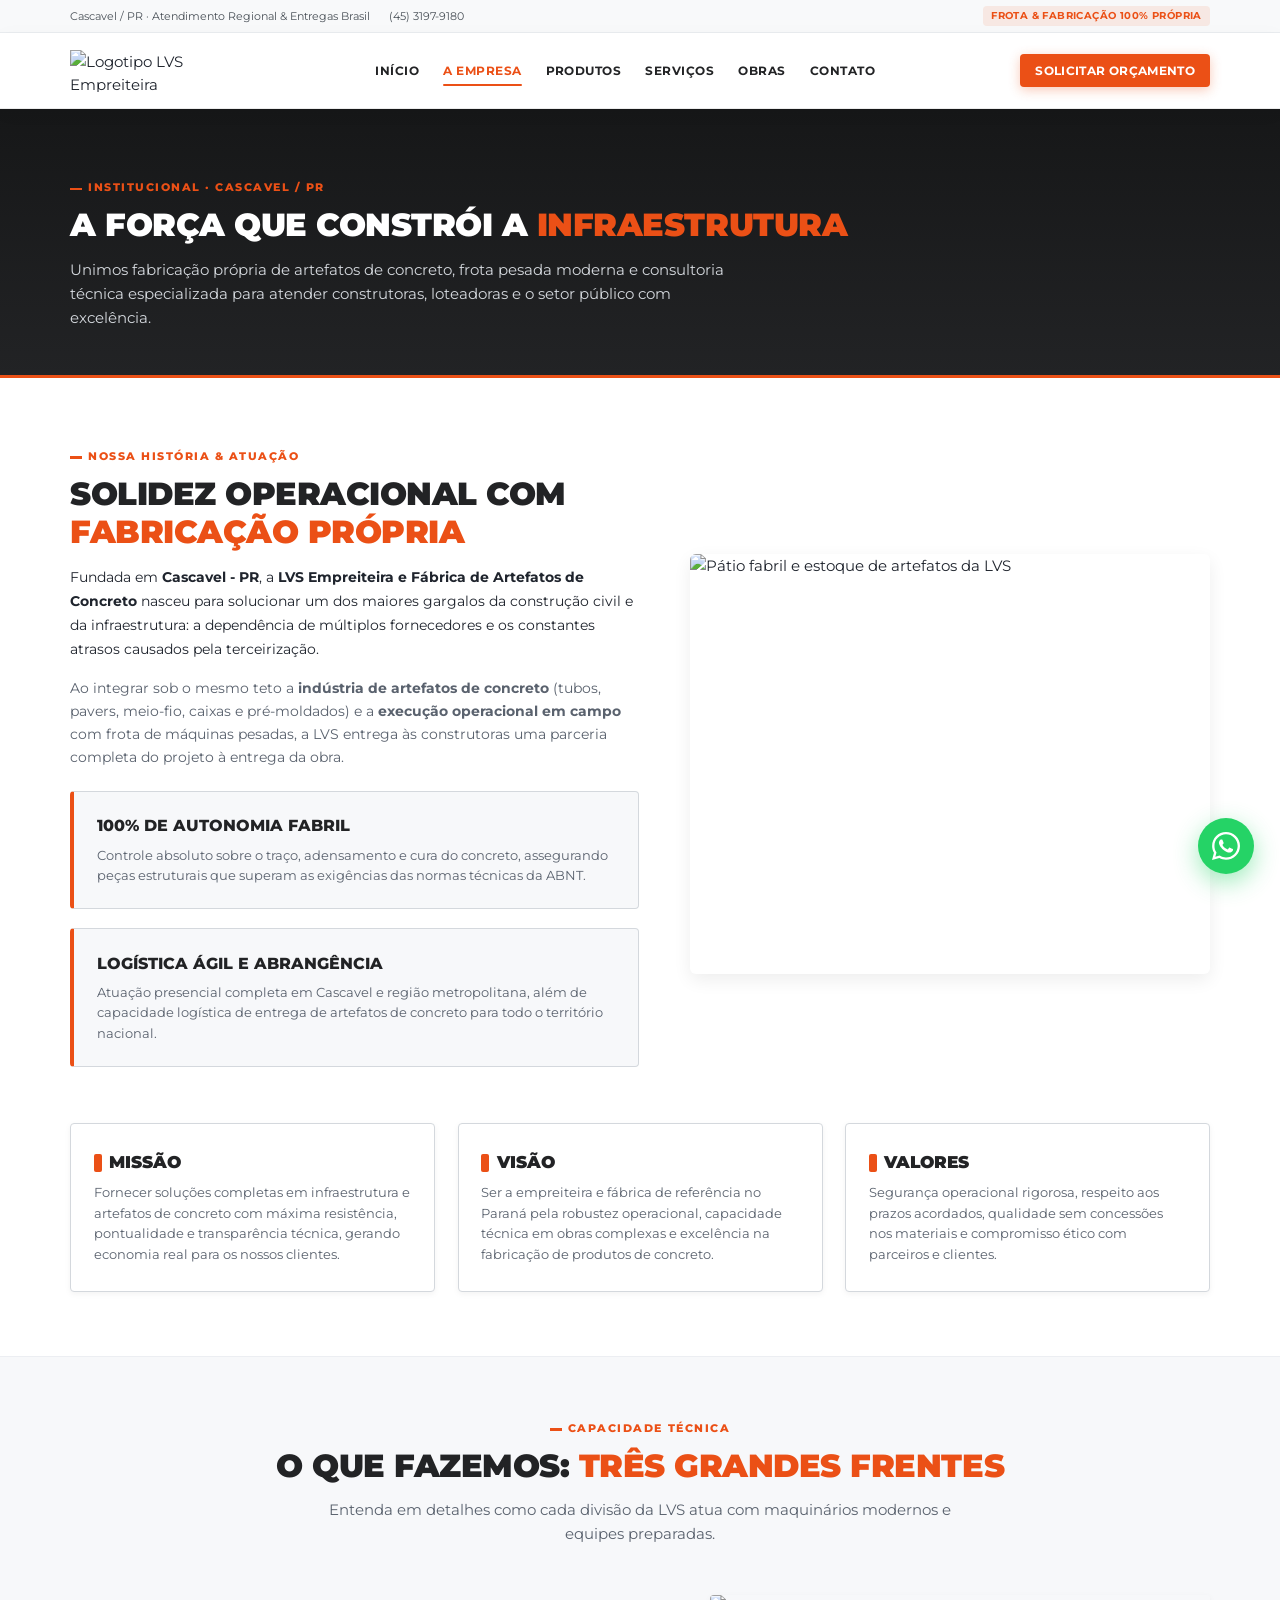
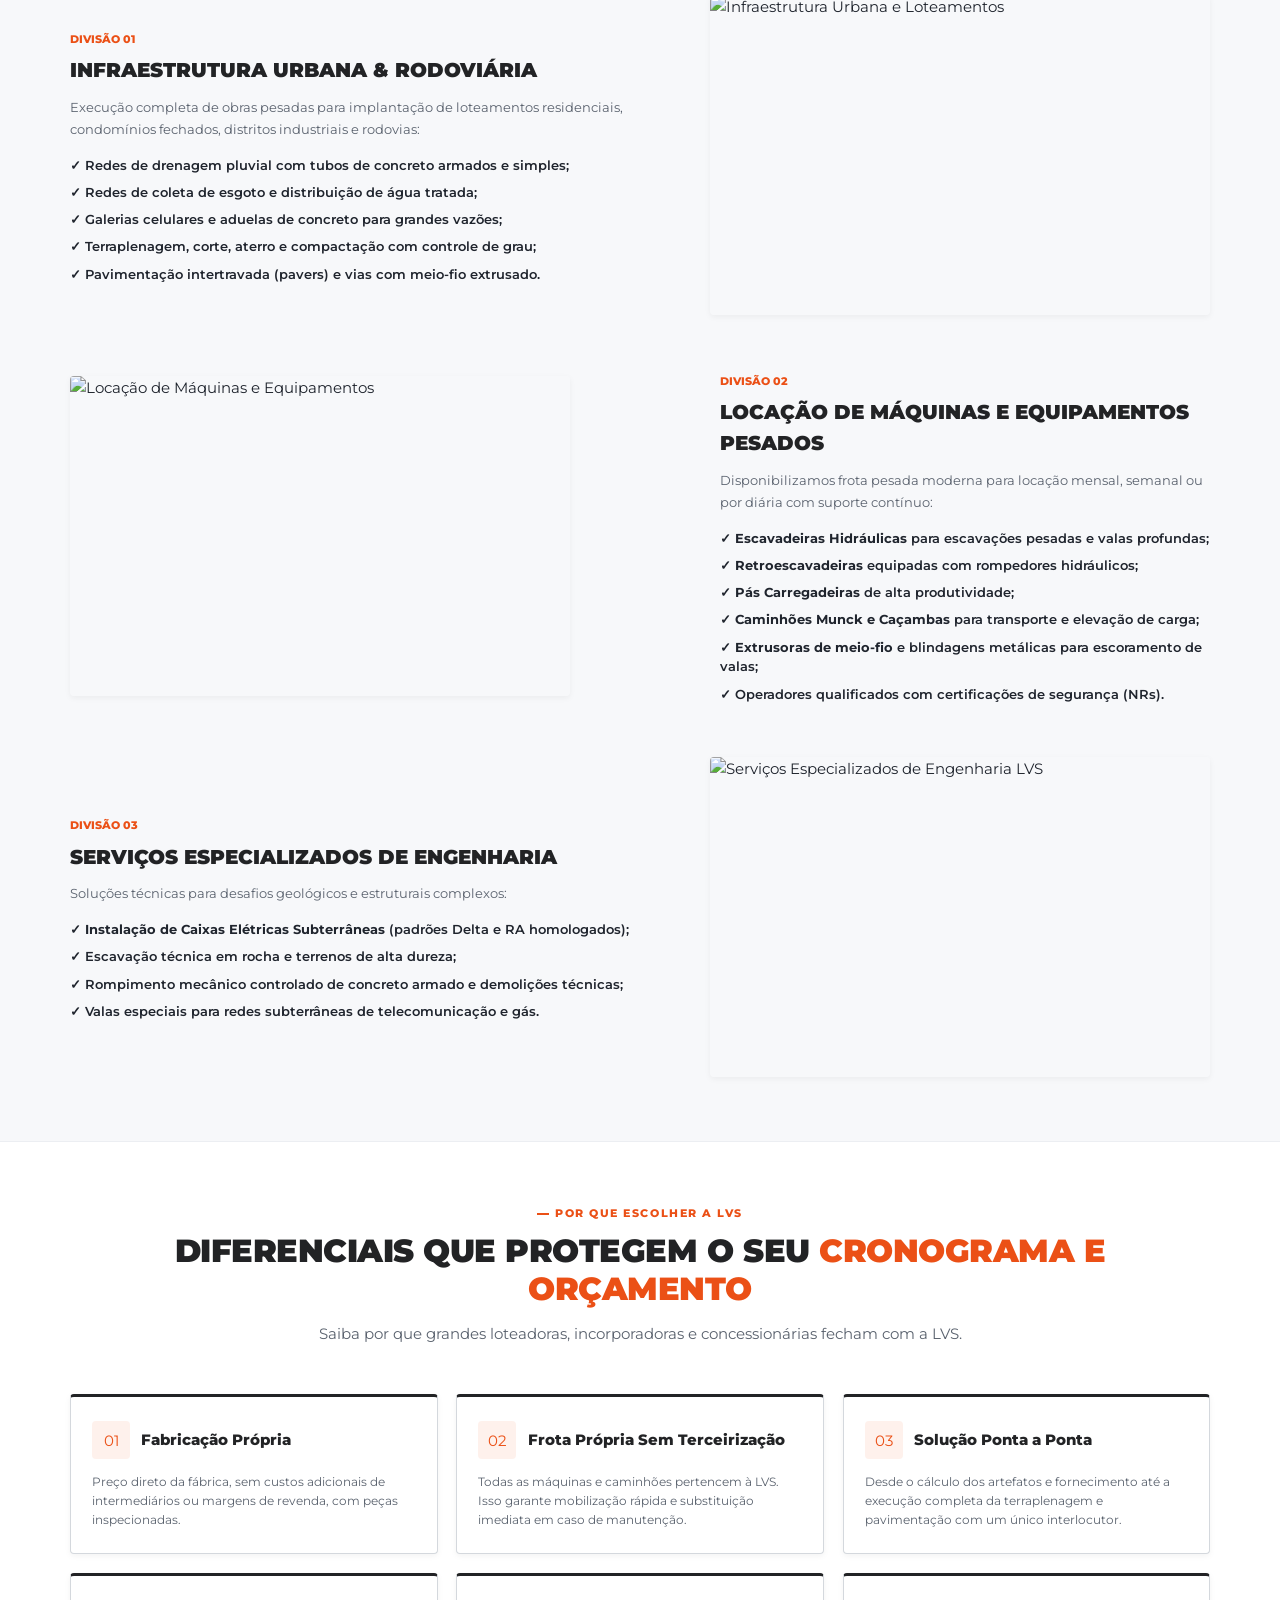
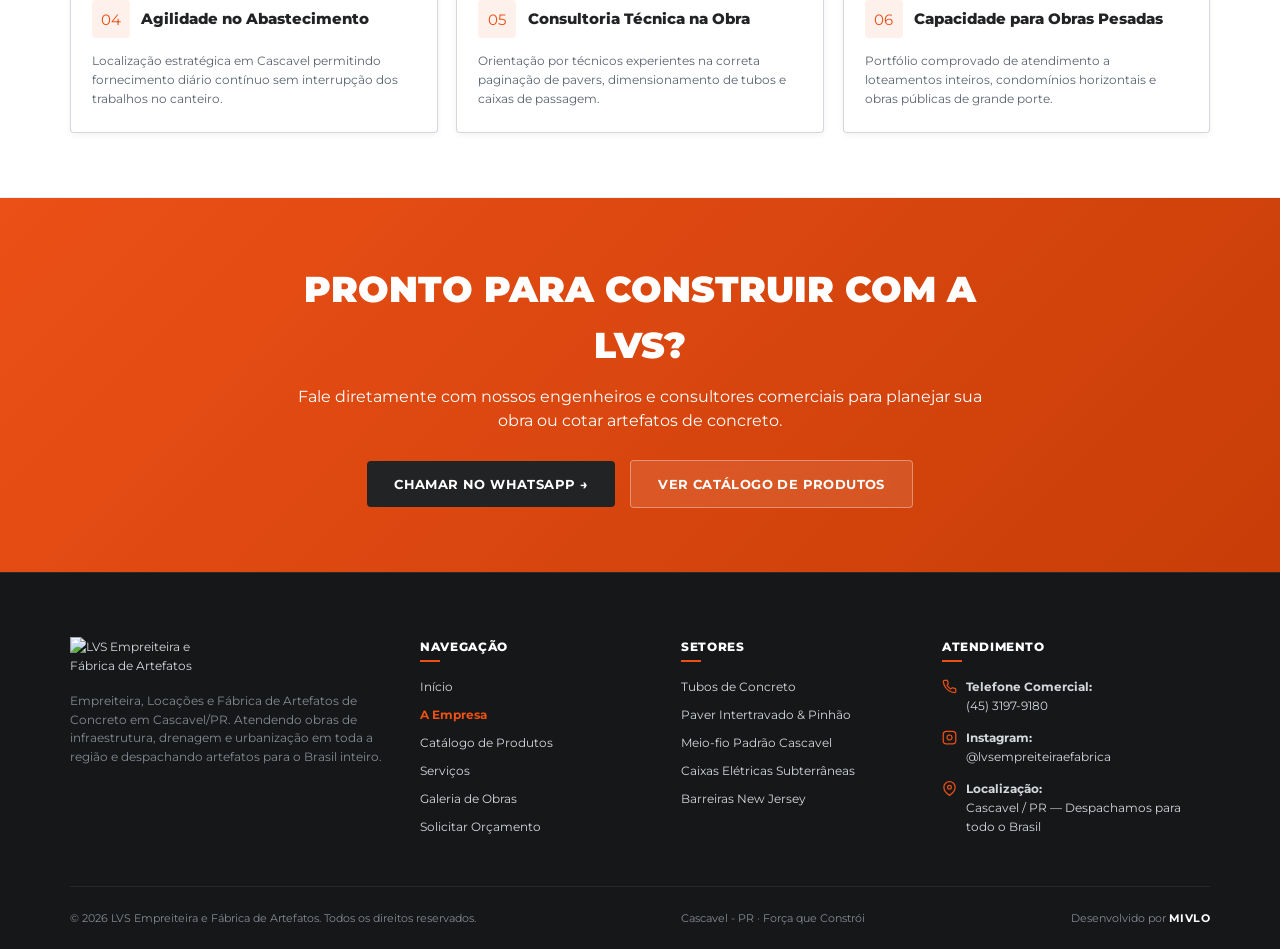
==== empresa.html @ cc87991f "first commit" ====
<!DOCTYPE html>
<html lang="pt-BR">
<head>
  <meta charset="UTF-8">
  <meta name="viewport" content="width=device-width, initial-scale=1.0">
  <title>A Empresa | LVS Empreiteira e Fábrica de Artefatos de Concreto</title>
  <meta name="description" content="Conheça a LVS Empreiteira e Fábrica de Artefatos de Concreto em Cascavel/PR. Estrutura fabril própria, frota pesada moderna, diferenciais e engenharia de infraestrutura.">
  <link rel="canonical" href="https://lvs.ind.br/empresa.html">
  <link rel="icon" type="image/svg+xml" href="assets/brand/favicon.svg">

  <link rel="stylesheet" href="css/style.css">
  <link rel="stylesheet" href="css/animations.css">
  <link rel="stylesheet" href="css/responsive.css">

  <style>
    /* Estilos específicos da página Institucional */
    .empresa-hero {
      background: linear-gradient(180deg, var(--color-graphite-deep) 0%, var(--color-graphite) 100%);
      padding: clamp(3rem, 5vw, 5rem) 0 3rem;
      color: var(--color-white);
      border-bottom: 3px solid var(--color-primary);
    }
    .empresa-hero-content {
      max-width: 820px;
    }
    .empresa-section {
      padding: var(--section-padding-y) 0;
      border-bottom: 1px solid var(--color-bg-subtle);
    }
    .empresa-grid-2 {
      display: grid;
      grid-template-columns: 1.1fr 0.9fr;
      gap: clamp(2rem, 4vw, 4rem);
      align-items: center;
    }
    .feature-box {
      background-color: var(--color-bg-light);
      border: 1px solid var(--color-concrete-light);
      border-left: 4px solid var(--color-primary);
      padding: 1.5rem;
      border-radius: var(--radius-xs);
      margin-bottom: 1.25rem;
    }
    .feature-box h4 {
      font-size: 1.05rem;
      font-weight: 800;
      color: var(--color-graphite);
      margin-bottom: 0.4rem;
      text-transform: uppercase;
    }
    .feature-box p {
      font-size: 0.88rem;
      color: var(--color-text-muted);
      line-height: 1.55;
    }
    .mvv-grid {
      display: grid;
      grid-template-columns: repeat(3, 1fr);
      gap: 1.5rem;
      margin-top: 2.5rem;
    }
    .mvv-card {
      background: var(--color-white);
      border: 1px solid var(--color-concrete-light);
      border-radius: var(--radius-xs);
      padding: 1.75rem 1.5rem;
      text-align: left;
      box-shadow: var(--shadow-sm);
    }
    .mvv-card h3 {
      font-size: 1.1rem;
      font-weight: 900;
      color: var(--color-graphite);
      text-transform: uppercase;
      margin-bottom: 0.5rem;
      display: flex;
      align-items: center;
      gap: 0.5rem;
    }
    .mvv-card h3::before {
      content: '';
      display: inline-block;
      width: 8px;
      height: 18px;
      background-color: var(--color-primary);
      border-radius: 2px;
    }
    .mvv-card p {
      font-size: 0.85rem;
      color: var(--color-text-muted);
      line-height: 1.6;
    }

    @media (max-width: 900px) {
      .empresa-grid-2 {
        grid-template-columns: 1fr;
      }
      .mvv-grid {
        grid-template-columns: 1fr;
        gap: 1rem;
      }
    }
  </style>
</head>
<body>

  <!-- Cabeçalho Fixo Global (Topbar + Menu de Navegação Permanente) -->
  <div class="site-header-wrapper" id="site-header-wrapper">
    <!-- Topbar Informativa -->
    <div class="topbar">
      <div class="container">
        <div class="topbar-info">
          <div class="topbar-item">
            <span>Cascavel / PR · Atendimento Regional & Entregas Brasil</span>
          </div>
          <div class="topbar-item">
            <a href="tel:4531979180" style="color: inherit;">(45) 3197-9180</a>
          </div>
        </div>
        <div class="topbar-badge">Frota & Fabricação 100% Própria</div>
      </div>
    </div>

    <!-- Cabeçalho Principal Padronizado (Transparência Branca) -->
    <header class="header" id="header">
      <div class="container header-container">
        <a href="index.html" class="brand-logo" aria-label="LVS Empreiteira - Página Inicial">
          <img src="assets/brand/logo_lvs.png" alt="Logotipo LVS Empreiteira" width="160" height="42">
        </a>

        <!-- Menu Desktop Padronizado -->
        <nav class="nav-desktop" aria-label="Navegação Principal">
          <a href="index.html" class="nav-link">Início</a>
          <a href="empresa.html" class="nav-link active">A Empresa</a>
          <a href="produtos.html" class="nav-link">Produtos</a>
          <a href="index.html#servicos" class="nav-link">Serviços</a>
          <a href="index.html#galeria" class="nav-link">Obras</a>
          <a href="index.html#orcamento" class="nav-link">Contato</a>
        </nav>

        <div class="header-actions">
          <a href="https://wa.me/554531979180?text=Ol%C3%A1%2C+gostaria+de+um+or%C3%A7amento+com+a+LVS." 
             target="_blank" 
             rel="noopener noreferrer" 
             class="btn btn-primary btn-sm">
            <span>Solicitar Orçamento</span>
          </a>

          <button class="mobile-toggle" aria-label="Abrir Menu de Navegação" aria-expanded="false">
            <span></span>
            <span></span>
            <span></span>
          </button>
        </div>
      </div>
    </header>
  </div>

  <!-- Gaveta Mobile Padronizada -->
  <div class="nav-mobile-overlay"></div>
  <aside class="nav-mobile" aria-label="Menu Mobile">
    <div class="nav-mobile-top">
      <div class="brand-logo" style="margin-bottom: 2rem;">
        <img src="assets/brand/logo_lvs.png" alt="Logotipo LVS Empreiteira" width="140" height="36">
      </div>
      <ul class="nav-mobile-list">
        <li><a href="index.html" class="nav-mobile-link">Início</a></li>
        <li><a href="empresa.html" class="nav-mobile-link active" style="color: var(--color-primary);">A Empresa</a></li>
        <li><a href="produtos.html" class="nav-mobile-link">Produtos de Concreto</a></li>
        <li><a href="index.html#servicos" class="nav-mobile-link">Serviços</a></li>
        <li><a href="index.html#galeria" class="nav-mobile-link">Galeria de Obras</a></li>
        <li><a href="index.html#orcamento" class="nav-mobile-link">Solicitar Orçamento</a></li>
      </ul>
    </div>
    <div class="nav-mobile-footer">
      <a href="https://wa.me/554531979180" target="_blank" rel="noopener noreferrer" class="btn btn-whatsapp" style="width: 100%; justify-content: center;">
        <span>Chamar no WhatsApp</span>
      </a>
    </div>
  </aside>

  <!-- Hero Institucional -->
  <section class="empresa-hero">
    <div class="container">
      <div class="empresa-hero-content">
        <div class="section-tag section-tag-light">Institucional · Cascavel / PR</div>
        <h1 class="section-title section-title-white" style="margin-bottom: 0.85rem;">
          A Força que Constrói a <span class="text-orange">Infraestrutura</span>
        </h1>
        <p class="section-subtitle section-subtitle-white">
          Unimos fabricação própria de artefatos de concreto, frota pesada moderna e consultoria técnica especializada para atender construtoras, loteadoras e o setor público com excelência.
        </p>
      </div>
    </div>
  </section>

  <!-- Seção 1: Quem Somos em Detalhes -->
  <section class="empresa-section">
    <div class="container">
      <div class="empresa-grid-2">
        <div>
          <div class="section-tag">Nossa História & Atuação</div>
          <h2 class="section-title">
            Solidez Operacional com <span class="text-orange">Fabricação Própria</span>
          </h2>
          <p style="font-size: 0.95rem; color: var(--color-text-dark); margin-bottom: 1rem; line-height: 1.7;">
            Fundada em <strong>Cascavel - PR</strong>, a <strong>LVS Empreiteira e Fábrica de Artefatos de Concreto</strong> nasceu para solucionar um dos maiores gargalos da construção civil e da infraestrutura: a dependência de múltiplos fornecedores e os constantes atrasos causados pela terceirização.
          </p>
          <p style="font-size: 0.9rem; color: var(--color-text-muted); margin-bottom: 1.5rem; line-height: 1.7;">
            Ao integrar sob o mesmo teto a <strong>indústria de artefatos de concreto</strong> (tubos, pavers, meio-fio, caixas e pré-moldados) e a <strong>execução operacional em campo</strong> com frota de máquinas pesadas, a LVS entrega às construtoras uma parceria completa do projeto à entrega da obra.
          </p>

          <div class="feature-box">
            <h4>100% de Autonomia Fabril</h4>
            <p>Controle absoluto sobre o traço, adensamento e cura do concreto, assegurando peças estruturais que superam as exigências das normas técnicas da ABNT.</p>
          </div>

          <div class="feature-box">
            <h4>Logística Ágil e Abrangência</h4>
            <p>Atuação presencial completa em Cascavel e região metropolitana, além de capacidade logística de entrega de artefatos de concreto para todo o território nacional.</p>
          </div>
        </div>

        <div>
          <img src="assets/images/sobre/patio-fabrica.jpg" alt="Pátio fabril e estoque de artefatos da LVS" style="border-radius: var(--radius-sm); box-shadow: var(--shadow-md);" width="520" height="420" loading="lazy">
        </div>
      </div>

      <!-- Missão, Visão e Valores -->
      <div class="mvv-grid">
        <div class="mvv-card">
          <h3>Missão</h3>
          <p>Fornecer soluções completas em infraestrutura e artefatos de concreto com máxima resistência, pontualidade e transparência técnica, gerando economia real para os nossos clientes.</p>
        </div>
        <div class="mvv-card">
          <h3>Visão</h3>
          <p>Ser a empreiteira e fábrica de referência no Paraná pela robustez operacional, capacidade técnica em obras complexas e excelência na fabricação de produtos de concreto.</p>
        </div>
        <div class="mvv-card">
          <h3>Valores</h3>
          <p>Segurança operacional rigorosa, respeito aos prazos acordados, qualidade sem concessões nos materiais e compromisso ético com parceiros e clientes.</p>
        </div>
      </div>
    </div>
  </section>

  <!-- Seção 2: O Que Fazemos (Três Frentes em Detalhes) -->
  <section class="empresa-section" style="background-color: var(--color-bg-light);" id="o-que-fazemos">
    <div class="container">
      <div class="section-header-center">
        <div class="section-tag">Capacidade Técnica</div>
        <h2 class="section-title">
          O Que Fazemos: <span class="text-orange">Três Grandes Frentes</span>
        </h2>
        <p class="section-subtitle">
          Entenda em detalhes como cada divisão da LVS atua com maquinários modernos e equipes preparadas.
        </p>
      </div>

      <div class="empresa-grid-2" style="margin-bottom: 3.5rem;">
        <div>
          <span style="font-size: 0.75rem; font-weight: 800; color: var(--color-primary); text-transform: uppercase;">Divisão 01</span>
          <h3 style="font-size: 1.35rem; font-weight: 900; color: var(--color-graphite); margin: 0.35rem 0 0.75rem; text-transform: uppercase;">
            Infraestrutura Urbana & Rodoviária
          </h3>
          <p style="font-size: 0.88rem; color: var(--color-text-muted); line-height: 1.65; margin-bottom: 1rem;">
            Execução completa de obras pesadas para implantação de loteamentos residenciais, condomínios fechados, distritos industriais e rodovias:
          </p>
          <ul style="display: flex; flex-direction: column; gap: 0.5rem; font-size: 0.85rem; color: var(--color-text-dark); font-weight: 600;">
            <li>✓ Redes de drenagem pluvial com tubos de concreto armados e simples;</li>
            <li>✓ Redes de coleta de esgoto e distribuição de água tratada;</li>
            <li>✓ Galerias celulares e aduelas de concreto para grandes vazões;</li>
            <li>✓ Terraplenagem, corte, aterro e compactação com controle de grau;</li>
            <li>✓ Pavimentação intertravada (pavers) e vias com meio-fio extrusado.</li>
          </ul>
        </div>
        <div>
          <img src="assets/images/servicos/infraestrutura.jpg" alt="Infraestrutura Urbana e Loteamentos" style="border-radius: var(--radius-xs); box-shadow: var(--shadow-sm);" width="500" height="320" loading="lazy">
        </div>
      </div>

      <div class="empresa-grid-2" style="margin-bottom: 3.5rem;">
        <div>
          <img src="assets/images/servicos/locacao-maquinas.jpg" alt="Locação de Máquinas e Equipamentos" style="border-radius: var(--radius-xs); box-shadow: var(--shadow-sm);" width="500" height="320" loading="lazy">
        </div>
        <div>
          <span style="font-size: 0.75rem; font-weight: 800; color: var(--color-primary); text-transform: uppercase;">Divisão 02</span>
          <h3 style="font-size: 1.35rem; font-weight: 900; color: var(--color-graphite); margin: 0.35rem 0 0.75rem; text-transform: uppercase;">
            Locação de Máquinas e Equipamentos Pesados
          </h3>
          <p style="font-size: 0.88rem; color: var(--color-text-muted); line-height: 1.65; margin-bottom: 1rem;">
            Disponibilizamos frota pesada moderna para locação mensal, semanal ou por diária com suporte contínuo:
          </p>
          <ul style="display: flex; flex-direction: column; gap: 0.5rem; font-size: 0.85rem; color: var(--color-text-dark); font-weight: 600;">
            <li>✓ <strong>Escavadeiras Hidráulicas</strong> para escavações pesadas e valas profundas;</li>
            <li>✓ <strong>Retroescavadeiras</strong> equipadas com rompedores hidráulicos;</li>
            <li>✓ <strong>Pás Carregadeiras</strong> de alta produtividade;</li>
            <li>✓ <strong>Caminhões Munck e Caçambas</strong> para transporte e elevação de carga;</li>
            <li>✓ <strong>Extrusoras de meio-fio</strong> e blindagens metálicas para escoramento de valas;</li>
            <li>✓ Operadores qualificados com certificações de segurança (NRs).</li>
          </ul>
        </div>
      </div>

      <div class="empresa-grid-2">
        <div>
          <span style="font-size: 0.75rem; font-weight: 800; color: var(--color-primary); text-transform: uppercase;">Divisão 03</span>
          <h3 style="font-size: 1.35rem; font-weight: 900; color: var(--color-graphite); margin: 0.35rem 0 0.75rem; text-transform: uppercase;">
            Serviços Especializados de Engenharia
          </h3>
          <p style="font-size: 0.88rem; color: var(--color-text-muted); line-height: 1.65; margin-bottom: 1rem;">
            Soluções técnicas para desafios geológicos e estruturais complexos:
          </p>
          <ul style="display: flex; flex-direction: column; gap: 0.5rem; font-size: 0.85rem; color: var(--color-text-dark); font-weight: 600;">
            <li>✓ <strong>Instalação de Caixas Elétricas Subterrâneas</strong> (padrões Delta e RA homologados);</li>
            <li>✓ Escavação técnica em rocha e terrenos de alta dureza;</li>
            <li>✓ Rompimento mecânico controlado de concreto armado e demolições técnicas;</li>
            <li>✓ Valas especiais para redes subterrâneas de telecomunicação e gás.</li>
          </ul>
        </div>
        <div>
          <img src="assets/images/servicos/servicos-especializados.jpg" alt="Serviços Especializados de Engenharia LVS" style="border-radius: var(--radius-xs); box-shadow: var(--shadow-sm);" width="500" height="320" loading="lazy">
        </div>
      </div>
    </div>
  </section>

  <!-- Seção 3: Diferenciais Detalhados -->
  <section class="empresa-section" id="diferenciais">
    <div class="container">
      <div class="section-header-center">
        <div class="section-tag">Por Que Escolher a LVS</div>
        <h2 class="section-title">
          Diferenciais que Protegem o Seu <span class="text-orange">Cronograma e Orçamento</span>
        </h2>
        <p class="section-subtitle">
          Saiba por que grandes loteadoras, incorporadoras e concessionárias fecham com a LVS.
        </p>
      </div>

      <div class="diferenciais-grid">
        <div class="diferencial-card">
          <div class="diferencial-header">
            <div class="diferencial-icon">01</div>
            <h3>Fabricação Própria</h3>
          </div>
          <p>Preço direto da fábrica, sem custos adicionais de intermediários ou margens de revenda, com peças inspecionadas.</p>
        </div>

        <div class="diferencial-card">
          <div class="diferencial-header">
            <div class="diferencial-icon">02</div>
            <h3>Frota Própria Sem Terceirização</h3>
          </div>
          <p>Todas as máquinas e caminhões pertencem à LVS. Isso garante mobilização rápida e substituição imediata em caso de manutenção.</p>
        </div>

        <div class="diferencial-card">
          <div class="diferencial-header">
            <div class="diferencial-icon">03</div>
            <h3>Solução Ponta a Ponta</h3>
          </div>
          <p>Desde o cálculo dos artefatos e fornecimento até a execução completa da terraplenagem e pavimentação com um único interlocutor.</p>
        </div>

        <div class="diferencial-card">
          <div class="diferencial-header">
            <div class="diferencial-icon">04</div>
            <h3>Agilidade no Abastecimento</h3>
          </div>
          <p>Localização estratégica em Cascavel permitindo fornecimento diário contínuo sem interrupção dos trabalhos no canteiro.</p>
        </div>

        <div class="diferencial-card">
          <div class="diferencial-header">
            <div class="diferencial-icon">05</div>
            <h3>Consultoria Técnica na Obra</h3>
          </div>
          <p>Orientação por técnicos experientes na correta paginação de pavers, dimensionamento de tubos e caixas de passagem.</p>
        </div>

        <div class="diferencial-card">
          <div class="diferencial-header">
            <div class="diferencial-icon">06</div>
            <h3>Capacidade para Obras Pesadas</h3>
          </div>
          <p>Portfólio comprovado de atendimento a loteamentos inteiros, condomínios horizontais e obras públicas de grande porte.</p>
        </div>
      </div>
    </div>
  </section>

  <!-- CTA Final -->
  <section class="section-cta-final">
    <div class="container">
      <div class="cta-final-content">
        <h2 class="cta-final-title">Pronto para Construir com a LVS?</h2>
        <p class="cta-final-desc">
          Fale diretamente com nossos engenheiros e consultores comerciais para planejar sua obra ou cotar artefatos de concreto.
        </p>
        <div class="cta-final-actions">
          <a href="https://wa.me/554531979180?text=Ol%C3%A1%2C+estou+na+p%C3%A1gina+institucional+da+LVS+e+gostaria+de+um+or%C3%A7amento." 
             target="_blank" 
             rel="noopener noreferrer" 
             class="btn btn-dark btn-lg">
            <span>Chamar no WhatsApp →</span>
          </a>
          <a href="produtos.html" class="btn btn-secondary btn-lg">
            <span>Ver Catálogo de Produtos</span>
          </a>
        </div>
      </div>
    </div>
  </section>

  <!-- Rodapé Padronizado -->
  <footer class="footer">
    <div class="container">
      <div class="footer-grid">
        <div class="footer-brand">
          <img src="assets/brand/logo_lvs.png" alt="LVS Empreiteira e Fábrica de Artefatos" width="160" height="42">
          <p>
            Empreiteira, Locações e Fábrica de Artefatos de Concreto em Cascavel/PR. Atendendo obras de infraestrutura, drenagem e urbanização em toda a região e despachando artefatos para o Brasil inteiro.
          </p>
        </div>

        <div class="footer-col">
          <h4>Navegação</h4>
          <div class="footer-links">
            <a href="index.html" class="footer-link">Início</a>
            <a href="empresa.html" class="footer-link" style="color: var(--color-primary); font-weight: 700;">A Empresa</a>
            <a href="produtos.html" class="footer-link">Catálogo de Produtos</a>
            <a href="index.html#servicos" class="footer-link">Serviços</a>
            <a href="index.html#galeria" class="footer-link">Galeria de Obras</a>
            <a href="index.html#orcamento" class="footer-link">Solicitar Orçamento</a>
          </div>
        </div>

        <div class="footer-col">
          <h4>Setores</h4>
          <div class="footer-links">
            <a href="produtos.html#setor-tubos" class="footer-link">Tubos de Concreto</a>
            <a href="produtos.html#setor-pavers" class="footer-link">Paver Intertravado & Pinhão</a>
            <a href="produtos.html#setor-meio-fio" class="footer-link">Meio-fio Padrão Cascavel</a>
            <a href="produtos.html#setor-eletrica" class="footer-link">Caixas Elétricas Subterrâneas</a>
            <a href="produtos.html#setor-pre-moldados" class="footer-link">Barreiras New Jersey</a>
          </div>
        </div>

        <div class="footer-col">
          <h4>Atendimento</h4>
          <div class="footer-contact-item">
            <svg viewBox="0 0 24 24" fill="none" stroke="currentColor" stroke-width="2">
              <path d="M22 16.92v3a2 2 0 0 1-2.18 2 19.79 19.79 0 0 1-8.63-3.07 19.5 19.5 0 0 1-6-6 19.79 19.79 0 0 1-3.07-8.67A2 2 0 0 1 4.11 2h3a2 2 0 0 1 2 1.72 12.84 12.84 0 0 0 .7 2.81 2 2 0 0 1-.45 2.11L8.09 9.91a16 16 0 0 0 6 6l1.27-1.27a2 2 0 0 1 2.11-.45 12.84 12.84 0 0 0 2.81.7A2 2 0 0 1 22 16.92z"></path>
            </svg>
            <div>
              <strong>Telefone Comercial:</strong><br>
              <a href="tel:4531979180">(45) 3197-9180</a>
            </div>
          </div>
          <div class="footer-contact-item">
            <svg viewBox="0 0 24 24" fill="none" stroke="currentColor" stroke-width="2">
              <rect x="2" y="2" width="20" height="20" rx="5" ry="5"></rect>
              <path d="M16 11.37A4 4 0 1 1 12.63 8 4 4 0 0 1 16 11.37z"></path>
            </svg>
            <div>
              <strong>Instagram:</strong><br>
              <a href="https://www.instagram.com/lvsempreiteiraefabrica/" target="_blank" rel="noopener noreferrer">@lvsempreiteiraefabrica</a>
            </div>
          </div>
          <div class="footer-contact-item">
            <svg viewBox="0 0 24 24" fill="none" stroke="currentColor" stroke-width="2">
              <path d="M21 10c0 7-9 13-9 13s-9-6-9-13a9 9 0 0 1 18 0z"></path>
              <circle cx="12" cy="10" r="3"></circle>
            </svg>
            <div>
              <strong>Localização:</strong><br>
              Cascavel / PR — Despachamos para todo o Brasil
            </div>
          </div>
        </div>
      </div>

      <div class="footer-bottom">
        <p>© 2026 LVS Empreiteira e Fábrica de Artefatos. Todos os direitos reservados.</p>
        <p>Cascavel - PR · Força que Constrói</p>
        <p class="footer-credits">Desenvolvido por <strong>MIVLO</strong></p>
      </div>
    </div>
  </footer>

  <!-- Botão Flutuante de WhatsApp (Apenas Ícone Oficial e Alinhado) -->
  <a href="https://wa.me/554531979180?text=Ol%C3%A1%2C+estou+na+p%C3%A1gina+institucional+da+LVS+e+gostaria+de+um+or%C3%A7amento."
    target="_blank" rel="noopener noreferrer" class="whatsapp-floating" aria-label="Falar com a LVS no WhatsApp">
    <svg viewBox="0 0 448 512" fill="currentColor" aria-hidden="true">
      <path
        d="M380.9 97.1C339 55.1 283.2 32 223.9 32c-122.4 0-222 99.6-222 222 0 39.1 10.2 77.3 29.6 111L0 480l117.7-30.9c32.4 17.7 68.9 27 106.1 27h.1c122.3 0 224.1-99.6 224.1-222 0-59.3-25.2-115-67.1-157zm-157 341.6c-33.2 0-65.7-8.9-94-25.7l-6.7-4-69.8 18.3L72 359.2l-4.4-7c-18.5-29.4-28.2-63.3-28.2-98.2 0-101.7 82.8-184.5 184.6-184.5 49.3 0 95.6 19.2 130.4 54.1 34.8 34.9 56.2 81.2 56.1 130.5 0 101.8-84.9 184.6-186.6 184.6zm101.2-138.2c-5.5-2.8-32.8-16.2-37.9-18-5.1-1.9-8.8-2.8-12.5 2.8-3.7 5.6-14.3 18-17.6 21.8-3.2 3.7-6.5 4.2-12 1.4-32.6-16.3-54-29.1-75.5-66-5.7-9.8 5.7-9.1 16.3-30.3 1.8-3.7.9-6.9-.5-9.7-1.4-2.8-12.5-30.1-17.1-41.2-4.5-10.8-9.1-9.3-12.5-9.5-3.2-.2-6.9-.2-10.6-.2-3.7 0-9.7 1.4-14.8 6.9-5.1 5.6-19.4 19-19.4 46.3 0 27.3 19.9 53.7 22.6 57.4 2.8 3.7 39.1 59.7 94.8 83.8 35.2 15.2 49 16.5 66.6 13.9 10.7-1.6 32.8-13.4 37.4-26.4 4.6-13 4.6-24.1 3.2-26.4-1.3-2.5-5-3.9-10.5-6.6z" />
    </svg>
  </a>

  <script src="js/main.js"></script>
</body>
</html>
---- css/style.css ----
/* ==========================================================================
   LVS EMPREITEIRA & FÁBRICA DE ARTEFATOS DE CONCRETO
   Design System & Main Stylesheet - Versão Refinada
   Identidade Visual: Laranja (#EB5016), Grafite (#222325), Branco (#FFFFFF)
   Tipografia: Montserrat com proporções elegantes e reduzidas
   ========================================================================== */

@import url('https://fonts.googleapis.com/css2?family=Montserrat:ital,wght@0,300;0,400;0,500;0,600;0,700;0,800;0,900;1,400;1,700&display=swap');

:root {
  /* Cores Institucionais */
  --color-primary: #EB5016;
  --color-primary-hover: #d2420c;
  --color-primary-dark: #b83808;
  --color-primary-light: #fff2ed;
  --color-primary-glow: rgba(235, 80, 22, 0.22);
  --color-primary-subtle: rgba(235, 80, 22, 0.08);

  --color-graphite: #222325;
  --color-graphite-deep: #161718;
  --color-graphite-surface: #2b2c2f;
  --color-graphite-card: #313337;
  --color-graphite-border: #3f4247;

  --color-white: #FFFFFF;
  --color-bg-light: #F7F8FA;
  --color-bg-subtle: #ECEEF2;
  --color-concrete: #858B94;
  --color-concrete-light: #D4D8DD;
  --color-text-muted: #5A626E;
  --color-text-dark: #1F242D;
  --color-text-light: #E5E7EB;

  /* Tipografia */
  --font-family: 'Montserrat', -apple-system, BlinkMacSystemFont, 'Segoe UI', Roboto, sans-serif;

  /* Espaçamento e Medidas */
  --container-max: 1200px;
  --header-height: 76px;
  --topbar-height: 33px;
  --total-header-height: calc(var(--header-height) + var(--topbar-height));
  --section-padding-y: clamp(3rem, 5vw, 5.5rem);
  --section-padding-x: clamp(1rem, 3.5vw, 2rem);

  /* Bordas e Raios */
  --radius-xs: 4px;
  --radius-sm: 6px;
  --radius-md: 10px;
  --radius-lg: 14px;
  --radius-full: 9999px;

  /* Sombras */
  --shadow-sm: 0 2px 6px rgba(0, 0, 0, 0.05);
  --shadow-md: 0 6px 18px rgba(0, 0, 0, 0.07);
  --shadow-lg: 0 12px 32px rgba(0, 0, 0, 0.1);
  --shadow-header: 0 4px 20px rgba(0, 0, 0, 0.06);

  /* Transições */
  --transition-fast: 0.2s cubic-bezier(0.16, 1, 0.3, 1);
  --transition-normal: 0.3s cubic-bezier(0.16, 1, 0.3, 1);
}

/* --------------------------------------------------------------------------
   Reset & Base Styles (Sem overflow horizontal e com suporte a header fixo)
   -------------------------------------------------------------------------- */
*,
*::before,
*::after {
  box-sizing: border-box;
  margin: 0;
  padding: 0;
}

html {
  font-family: var(--font-family);
  font-size: 15px;
  /* Reduzido de 16px para proporções mais refinadas */
  scroll-behavior: smooth;
  scroll-padding-top: calc(var(--header-height) + 16px);
  -webkit-font-smoothing: antialiased;
  -moz-osx-font-smoothing: grayscale;
  background-color: var(--color-white);
  color: var(--color-text-dark);
  overflow-x: clip;
  width: 100%;
}

body {
  line-height: 1.55;
  overflow-x: clip;
  width: 100%;
  max-width: 100vw;
  background-color: var(--color-white);
  min-height: 100vh;
  position: relative;
  padding-top: var(--total-header-height);
}

img,
picture,
svg,
video {
  display: block;
  max-width: 100%;
  height: auto;
}

a {
  color: inherit;
  text-decoration: none;
  transition: color var(--transition-fast), background var(--transition-fast);
}

button,
input,
textarea,
select {
  font: inherit;
  color: inherit;
  background: none;
  border: none;
  outline: none;
}

button {
  cursor: pointer;
}

ul,
ol {
  list-style: none;
}

:focus-visible {
  outline: 2px solid var(--color-primary);
  outline-offset: 3px;
}

.skip-link {
  position: absolute;
  top: -100px;
  left: 1rem;
  background: var(--color-primary);
  color: var(--color-white);
  padding: 0.6rem 1.25rem;
  z-index: 9999;
  font-weight: 700;
  font-size: 0.85rem;
  border-radius: var(--radius-sm);
  transition: top var(--transition-fast);
}

.skip-link:focus {
  top: 1rem;
}

/* --------------------------------------------------------------------------
   Layout Containers
   -------------------------------------------------------------------------- */
.container {
  width: 100%;
  max-width: var(--container-max);
  margin-left: auto;
  margin-right: auto;
  padding-left: var(--section-padding-x);
  padding-right: var(--section-padding-x);
}

/* --------------------------------------------------------------------------
   Buttons & CTAs
   -------------------------------------------------------------------------- */
.btn {
  display: inline-flex;
  align-items: center;
  justify-content: center;
  gap: 0.5rem;
  padding: 0.7rem 1.4rem;
  font-size: 0.82rem;
  font-weight: 700;
  letter-spacing: 0.03em;
  text-transform: uppercase;
  border-radius: var(--radius-xs);
  transition: all var(--transition-fast);
  position: relative;
  overflow: hidden;
  white-space: nowrap;
}

.btn-primary {
  background-color: var(--color-primary);
  color: var(--color-white);
  box-shadow: 0 3px 12px rgba(235, 80, 22, 0.3);
}

.btn-primary:hover {
  background-color: var(--color-primary-hover);
  transform: translateY(-2px);
  box-shadow: 0 5px 18px rgba(235, 80, 22, 0.4);
}

.btn-primary:active {
  transform: translateY(0);
}

.btn-secondary {
  background-color: rgba(255, 255, 255, 0.1);
  color: var(--color-white);
  border: 1.5px solid rgba(255, 255, 255, 0.35);
  backdrop-filter: blur(8px);
}

.btn-secondary:hover {
  border-color: var(--color-white);
  background-color: rgba(255, 255, 255, 0.2);
  transform: translateY(-2px);
}

.btn-dark {
  background-color: var(--color-graphite);
  color: var(--color-white);
}

.btn-dark:hover {
  background-color: var(--color-graphite-deep);
  transform: translateY(-2px);
}

.btn-outline {
  background-color: transparent;
  color: var(--color-graphite);
  border: 2px solid var(--color-graphite);
}

.btn-outline:hover {
  background-color: var(--color-primary);
  border-color: var(--color-primary);
  color: var(--color-white);
  transform: translateY(-2px);
  box-shadow: 0 4px 14px rgba(235, 80, 22, 0.25);
}

/* Botão Estilo Pílula Preto (Referência do Quem Somos) */
.btn-pill-black {
  background-color: #161718;
  color: #FFFFFF;
  border-radius: var(--radius-full);
  padding: 0.75rem 2rem;
  font-size: 0.85rem;
  font-weight: 700;
  letter-spacing: 0.02em;
  box-shadow: 0 4px 14px rgba(0, 0, 0, 0.2);
  display: inline-flex;
  align-items: center;
  gap: 0.6rem;
  transition: all var(--transition-fast);
}

.btn-pill-black:hover {
  background-color: var(--color-primary);
  transform: translateY(-2px);
  box-shadow: 0 6px 18px var(--color-primary-glow);
  color: #FFFFFF;
}

.btn-whatsapp {
  background-color: #25D366;
  color: #FFFFFF;
  box-shadow: 0 3px 10px rgba(37, 211, 102, 0.25);
}

.btn-whatsapp:hover {
  background-color: #20bd5a;
  transform: translateY(-2px);
  box-shadow: 0 5px 16px rgba(37, 211, 102, 0.35);
}

.btn-sm {
  padding: 0.5rem 1rem;
  font-size: 0.78rem;
}

.btn-lg {
  padding: 0.85rem 1.8rem;
  font-size: 0.88rem;
}

/* --------------------------------------------------------------------------
   Section Headers & Tipografia Refinada
   -------------------------------------------------------------------------- */
.section-tag {
  display: inline-flex;
  align-items: center;
  gap: 0.4rem;
  font-size: 0.72rem;
  font-weight: 800;
  text-transform: uppercase;
  letter-spacing: 0.14em;
  color: var(--color-primary);
  margin-bottom: 0.6rem;
}

.section-tag::before {
  content: '';
  display: inline-block;
  width: 12px;
  height: 2.5px;
  background-color: var(--color-primary);
}

.section-tag-light {
  color: var(--color-primary);
}

.section-tag-light::before {
  background-color: var(--color-primary);
}

.section-title {
  font-size: clamp(1.45rem, 2.6vw, 2.15rem);
  /* Proporções reduzidas */
  font-weight: 900;
  line-height: 1.2;
  letter-spacing: -0.015em;
  text-transform: uppercase;
  color: var(--color-graphite);
  margin-bottom: 0.85rem;
}

.section-title span.text-orange {
  color: var(--color-primary);
}

.section-title-white {
  color: var(--color-white);
}

.section-title-line {
  display: block;
  width: 48px;
  height: 3px;
  background-color: var(--color-graphite);
  margin: 0.6rem auto 1.25rem;
  border-radius: 2px;
}

.section-subtitle {
  font-size: clamp(0.88rem, 1.4vw, 1rem);
  /* Reduzido */
  color: var(--color-text-muted);
  max-width: 680px;
  line-height: 1.6;
}

.section-subtitle-white {
  color: var(--color-concrete-light);
}

.section-header-center {
  text-align: center;
  display: flex;
  flex-direction: column;
  align-items: center;
  margin-bottom: clamp(2rem, 4vw, 3.25rem);
}

/* --------------------------------------------------------------------------
   Cabeçalho Fixo Global (Topbar + Menu de Navegação Permanente)
   -------------------------------------------------------------------------- */
.site-header-wrapper {
  position: fixed;
  top: 0;
  left: 0;
  width: 100%;
  z-index: 1000;
  transition: transform var(--transition-fast);
}

.topbar {
  background-color: #F8F9FA;
  color: #495057;
  font-size: 0.74rem;
  padding: 0.4rem 0;
  border-bottom: 1px solid #E9ECEF;
  transition: max-height 0.3s cubic-bezier(0.16, 1, 0.3, 1),
    opacity 0.25s cubic-bezier(0.16, 1, 0.3, 1),
    padding 0.3s cubic-bezier(0.16, 1, 0.3, 1);
  overflow: hidden;
  max-height: 50px;
}

.site-header-wrapper.scrolled .topbar {
  max-height: 0;
  opacity: 0;
  padding-top: 0;
  padding-bottom: 0;
  border-bottom-color: transparent;
  pointer-events: none;
}

.topbar .container {
  display: flex;
  align-items: center;
  justify-content: space-between;
  gap: 1rem;
}

.topbar-info {
  display: flex;
  align-items: center;
  gap: 1.25rem;
}

.topbar-item {
  display: flex;
  align-items: center;
  gap: 0.4rem;
}

.topbar-item svg {
  color: var(--color-primary);
  width: 13px;
  height: 13px;
}

.topbar-badge {
  background-color: rgba(235, 80, 22, 0.1);
  color: var(--color-primary);
  padding: 0.15rem 0.55rem;
  border-radius: var(--radius-xs);
  font-weight: 700;
  font-size: 0.68rem;
  text-transform: uppercase;
  letter-spacing: 0.04em;
}

/* --------------------------------------------------------------------------
   Cabeçalho Padronizado com Transparência Branca (Alto Contraste p/ Logo)
   -------------------------------------------------------------------------- */
.header {
  position: relative;
  width: 100%;
  height: var(--header-height);
  background-color: rgba(255, 255, 255, 0.95);
  /* Efeito de transparência branca */
  backdrop-filter: blur(14px);
  -webkit-backdrop-filter: blur(14px);
  z-index: 1000;
  border-bottom: 1px solid rgba(0, 0, 0, 0.08);
  box-shadow: 0 4px 20px rgba(0, 0, 0, 0.03);
  transition: height var(--transition-fast), background-color var(--transition-fast), box-shadow var(--transition-fast);
}

/* Fallback direto caso header seja usado sem o wrapper */
header.header:not(.site-header-wrapper header) {
  position: fixed;
  top: 0;
  left: 0;
}

.header.scrolled,
.site-header-wrapper.scrolled .header {
  background-color: rgba(255, 255, 255, 0.98);
  box-shadow: 0 4px 24px rgba(0, 0, 0, 0.09);
  height: 68px;
}

.header-container {
  display: flex;
  align-items: center;
  justify-content: space-between;
  height: 100%;
}

.brand-logo {
  display: flex;
  align-items: center;
  height: 44px;
}

.brand-logo img {
  height: 42px;
  width: auto;
  object-fit: contain;
}

/* Links do Menu Desktop (Grafite escuro com hover em Laranja) */
.nav-desktop {
  display: flex;
  align-items: center;
  gap: 1.6rem;
}

.nav-link {
  font-size: 0.8rem;
  font-weight: 700;
  color: var(--color-graphite);
  text-transform: uppercase;
  letter-spacing: 0.04em;
  position: relative;
  padding: 0.4rem 0;
  transition: color var(--transition-fast);
}

.nav-link::after {
  content: '';
  position: absolute;
  bottom: 0;
  left: 0;
  width: 0%;
  height: 2.5px;
  background-color: var(--color-primary);
  transition: width var(--transition-fast);
  border-radius: 2px;
}

.nav-link:hover {
  color: var(--color-primary);
}

.nav-link:hover::after,
.nav-link.active::after {
  width: 100%;
}

.nav-link.active {
  color: var(--color-primary);
}

.header-actions {
  display: flex;
  align-items: center;
  gap: 0.85rem;
}

/* Botão Mobile Menu Toggle Escuro */
.mobile-toggle {
  display: none;
  flex-direction: column;
  justify-content: center;
  gap: 5px;
  width: 38px;
  height: 38px;
  padding: 6px;
  border-radius: var(--radius-xs);
  background: rgba(34, 35, 37, 0.06);
  border: 1px solid rgba(34, 35, 37, 0.12);
  cursor: pointer;
  z-index: 1010;
}

.mobile-toggle span {
  display: block;
  height: 2px;
  width: 100%;
  background-color: var(--color-graphite);
  transition: transform var(--transition-fast), opacity var(--transition-fast);
}

.mobile-toggle.active span:nth-child(1) {
  transform: translateY(7px) rotate(45deg);
}

.mobile-toggle.active span:nth-child(2) {
  opacity: 0;
}

.mobile-toggle.active span:nth-child(3) {
  transform: translateY(-7px) rotate(-45deg);
}

/* Gaveta Mobile Nav */
.nav-mobile {
  position: fixed;
  top: 0;
  right: -100%;
  width: 82%;
  max-width: 340px;
  height: 100vh;
  background-color: var(--color-white);
  border-left: 1px solid rgba(0, 0, 0, 0.08);
  padding: 5rem 1.75rem 2.5rem;
  display: flex;
  flex-direction: column;
  justify-content: space-between;
  z-index: 1005;
  transition: right var(--transition-normal);
  box-shadow: -8px 0 30px rgba(0, 0, 0, 0.15);
}

.nav-mobile.open {
  right: 0;
}

.nav-mobile-overlay {
  position: fixed;
  inset: 0;
  background-color: rgba(0, 0, 0, 0.6);
  backdrop-filter: blur(3px);
  z-index: 1004;
  opacity: 0;
  pointer-events: none;
  transition: opacity var(--transition-normal);
}

.nav-mobile-overlay.active {
  opacity: 1;
  pointer-events: auto;
}

.nav-mobile-list {
  display: flex;
  flex-direction: column;
  gap: 0.85rem;
}

.nav-mobile-link {
  font-size: 1rem;
  font-weight: 700;
  color: var(--color-graphite);
  text-transform: uppercase;
  padding: 0.6rem 0;
  display: flex;
  align-items: center;
  justify-content: space-between;
  border-bottom: 1px solid rgba(0, 0, 0, 0.06);
}

.nav-mobile-link:hover,
.nav-mobile-link.active {
  color: var(--color-primary);
  padding-left: 0.4rem;
}

.nav-mobile-footer {
  display: flex;
  flex-direction: column;
  gap: 0.85rem;
  padding-top: 1.5rem;
  border-top: 1px solid rgba(0, 0, 0, 0.08);
}

.nav-mobile-contact {
  font-size: 0.78rem;
  color: var(--color-text-muted);
  line-height: 1.5;
}

/* --------------------------------------------------------------------------
   Hero Section (Textos reduzidos e proporções elegantes)
   -------------------------------------------------------------------------- */
.hero {
  position: relative;
  background-color: var(--color-graphite-deep);
  min-height: calc(88vh - var(--header-height));
  display: flex;
  align-items: center;
  padding: clamp(2.5rem, 4.5vw, 4.5rem) 0;
  overflow: hidden;
  color: var(--color-white);
}

.hero-bg-container {
  position: absolute;
  inset: 0;
  z-index: 1;
}

.hero-bg-image,
.hero-bg-video {
  width: 100%;
  height: 100%;
  object-fit: cover;
  object-position: center;
  filter: brightness(0.38) contrast(1.15);
}

.hero-gradient-overlay {
  position: absolute;
  inset: 0;
  background: linear-gradient(90deg,
      rgba(22, 23, 24, 0.94) 0%,
      rgba(22, 23, 24, 0.82) 55%,
      rgba(22, 23, 24, 0.45) 100%);
}

.hero-diagonal-divider {
  position: absolute;
  bottom: 0;
  left: 0;
  width: 100%;
  height: 36px;
  background-color: var(--color-white);
  clip-path: polygon(0 100%, 100% 100%, 100% 0);
  z-index: 3;
}

.hero-content {
  position: relative;
  z-index: 2;
  display: grid;
  grid-template-columns: 1.2fr 0.9fr;
  gap: clamp(1.75rem, 3.5vw, 3rem);
  align-items: center;
  width: 100%;
}

.hero-text {
  max-width: 620px;
}

.hero-location-tag {
  display: inline-flex;
  align-items: center;
  gap: 0.4rem;
  background: rgba(255, 255, 255, 0.08);
  border: 1px solid rgba(255, 255, 255, 0.14);
  padding: 0.35rem 0.85rem;
  border-radius: var(--radius-xs);
  font-size: 0.74rem;
  font-weight: 700;
  color: var(--color-primary-light);
  letter-spacing: 0.05em;
  text-transform: uppercase;
  margin-bottom: 1.15rem;
  flex-wrap: wrap;
}

.hero-location-tag span.bullet {
  color: var(--color-primary);
}

.hero-headline {
  font-size: clamp(1.65rem, 3.2vw, 2.65rem);
  /* Reduzido de 4rem */
  font-weight: 900;
  line-height: 1.12;
  letter-spacing: -0.02em;
  text-transform: uppercase;
  margin-bottom: 1.1rem;
}

.hero-headline .highlight-orange {
  color: var(--color-primary);
}

.hero-description {
  font-size: clamp(0.92rem, 1.4vw, 1.05rem);
  /* Reduzido */
  line-height: 1.6;
  color: var(--color-concrete-light);
  margin-bottom: 1.75rem;
  font-weight: 400;
}

.hero-actions {
  display: flex;
  flex-wrap: wrap;
  align-items: center;
  gap: 1rem;
  margin-bottom: 1.75rem;
}

.hero-contact-inline {
  display: flex;
  flex-wrap: wrap;
  align-items: center;
  gap: 1.25rem;
  padding-top: 1.25rem;
  border-top: 1px solid rgba(255, 255, 255, 0.12);
  font-size: 0.82rem;
  color: var(--color-concrete-light);
}

.hero-contact-item {
  display: flex;
  align-items: center;
  gap: 0.4rem;
  font-weight: 600;
}

.hero-contact-item a:hover {
  color: var(--color-primary);
}

.hero-contact-item svg {
  color: var(--color-primary);
  width: 15px;
  height: 15px;
}

.hero-visual {
  position: relative;
  width: 100%;
}

.hero-card-featured {
  position: relative;
  border-radius: var(--radius-sm);
  overflow: hidden;
  box-shadow: 0 16px 40px rgba(0, 0, 0, 0.4);
  border: 1px solid rgba(255, 255, 255, 0.12);
}

.hero-card-featured img {
  width: 100%;
  height: 380px;
  object-fit: cover;
}

.hero-badge-overlay {
  position: absolute;
  bottom: 1.25rem;
  left: 1.25rem;
  right: 1.25rem;
  background: rgba(34, 35, 37, 0.9);
  backdrop-filter: blur(8px);
  padding: 0.9rem 1.2rem;
  border-radius: var(--radius-xs);
  border-left: 3px solid var(--color-primary);
  display: flex;
  align-items: center;
  justify-content: space-between;
}

.hero-badge-title {
  font-size: 0.85rem;
  font-weight: 800;
  text-transform: uppercase;
  color: var(--color-white);
}

.hero-badge-sub {
  font-size: 0.74rem;
  color: var(--color-concrete-light);
}

/* --------------------------------------------------------------------------
   Trust Strip
   -------------------------------------------------------------------------- */
.trust-strip {
  background-color: var(--color-graphite);
  color: var(--color-white);
  border-top: 1px solid rgba(255, 255, 255, 0.08);
  border-bottom: 3px solid var(--color-primary);
  padding: 1.25rem 0;
  position: relative;
  z-index: 4;
}

.trust-grid {
  display: grid;
  grid-template-columns: repeat(4, 1fr);
  gap: 1rem;
  align-items: center;
}

.trust-item {
  display: flex;
  align-items: center;
  gap: 0.75rem;
  padding: 0.35rem 0.6rem;
  border-right: 1px solid rgba(255, 255, 255, 0.1);
}

.trust-item:last-child {
  border-right: none;
}

.trust-icon {
  width: 36px;
  height: 36px;
  background: rgba(235, 80, 22, 0.12);
  border: 1px solid rgba(235, 80, 22, 0.3);
  display: flex;
  align-items: center;
  justify-content: center;
  border-radius: var(--radius-xs);
  color: var(--color-primary);
  flex-shrink: 0;
}

.trust-text h4 {
  font-size: 0.82rem;
  font-weight: 800;
  text-transform: uppercase;
}

.trust-text p {
  font-size: 0.72rem;
  color: var(--color-concrete);
}

/* --------------------------------------------------------------------------
   Seção Quem Somos (Inspirada no modelo fornecido pelo usuário)
   Números GRANDES alinhados lado a lado ACIMA do texto + Botão Saiba mais
   -------------------------------------------------------------------------- */
.section-quem-somos-highlight {
  padding: clamp(3.5rem, 6vw, 5.5rem) 0;
  background: linear-gradient(135deg, #F99015 0%, #EB5016 100%);
  color: var(--color-graphite-deep);
  position: relative;
  overflow: hidden;
}

/* Canvas para Efeito Interativo de Malha Escondida (Só aparece no hover do mouse) */
.quem-somos-canvas {
  position: absolute;
  top: 0;
  left: 0;
  width: 100%;
  height: 100%;
  pointer-events: none;
  z-index: 1;
  opacity: 0;
  transition: opacity 0.45s cubic-bezier(0.16, 1, 0.3, 1);
}

.section-quem-somos-highlight:hover .quem-somos-canvas,
.quem-somos-canvas.active {
  opacity: 1;
}

.quem-somos-container {
  max-width: 1200px;
  margin: 0 auto;
  text-align: center;
  position: relative;
  z-index: 2;
  padding: 0 1.5rem;
}

.quem-somos-eyebrow {
  display: flex;
  justify-content: center;
  align-items: center;
  margin: 0 auto 0.65rem auto;
  text-align: center;
}

.quem-somos-eyebrow img {
  width: 85px;
  max-width: 100%;
  height: auto;
  display: block;
  margin: 0 auto;
  object-fit: contain;
  transition: transform var(--transition-fast);
}

.quem-somos-eyebrow img:hover {
  transform: scale(1.05);
}

.quem-somos-title {
  font-size: clamp(1.8rem, 3.2vw, 2.6rem);
  font-weight: 900;
  color: #161718;
  margin-bottom: 0.5rem;
  letter-spacing: -0.02em;
}

.quem-somos-divider {
  width: 52px;
  height: 3px;
  background-color: #161718;
  margin: 0 auto 2.25rem;
  border-radius: 2px;
}

/* Linha de Números GRANDES com Respiro Nobre e Espaçamento Generoso */
.numbers-horizontal-row {
  display: flex;
  flex-direction: row;
  flex-wrap: nowrap;
  /* Rigorosamente em uma linha só no desktop */
  align-items: center;
  justify-content: space-between;
  width: 100%;
  max-width: 1180px;
  margin: 0 auto 3rem;
  gap: clamp(1.5rem, 3.5vw, 4.25rem);
  padding: 0.5rem 1rem;
}

.stat-item-inline {
  display: flex;
  align-items: center;
  gap: clamp(0.75rem, 1.3vw, 1.25rem);
  text-align: left;
  flex: 1 1 auto;
  min-width: 0;
}

.stat-number-big {
  font-size: clamp(2.3rem, 4.4vw, 4.4rem);
  /* Tamanho aumentado e proporcional */
  font-weight: 300;
  /* Estilo fino e elegante da referência */
  color: #161718;
  line-height: 1;
  letter-spacing: -0.03em;
  font-variant-numeric: tabular-nums;
  display: flex;
  align-items: center;
  white-space: nowrap;
}

.stat-number-big.stat-brasil {
  font-size: clamp(1.9rem, 3.6vw, 3.8rem);
  font-weight: 400;
  letter-spacing: -0.02em;
}

.stat-label-inline {
  font-size: clamp(0.72rem, 1.1vw, 0.88rem);
  font-weight: 600;
  line-height: 1.25;
  color: #161718;
  max-width: 155px;
}

.stat-label-inline strong {
  font-weight: 800;
  display: block;
}

.quem-somos-lead-text {
  font-size: clamp(0.95rem, 1.5vw, 1.1rem);
  font-weight: 500;
  color: #161718;
  line-height: 1.65;
  max-width: 820px;
  margin: 0 auto 2rem;
}

.quem-somos-lead-text strong {
  font-weight: 800;
}

/* --------------------------------------------------------------------------
   Diferenciais (Versão Compacta e Elegante)
   -------------------------------------------------------------------------- */
.section-diferenciais {
  padding: var(--section-padding-y) 0;
  background-color: var(--color-bg-light);
}

.diferenciais-grid {
  display: grid;
  grid-template-columns: repeat(3, 1fr);
  gap: 1.25rem;
}

.diferencial-card {
  background-color: var(--color-white);
  padding: 1.6rem 1.4rem;
  border-radius: var(--radius-xs);
  border: 1px solid var(--color-concrete-light);
  border-top: 3px solid var(--color-graphite);
  box-shadow: var(--shadow-sm);
  transition: all var(--transition-fast);
}

.diferencial-card:hover {
  transform: translateY(-4px);
  border-top-color: var(--color-primary);
  box-shadow: var(--shadow-md);
}

.diferencial-header {
  display: flex;
  align-items: center;
  gap: 0.75rem;
  margin-bottom: 0.85rem;
}

.diferencial-icon {
  width: 38px;
  height: 38px;
  background: var(--color-primary-subtle);
  color: var(--color-primary);
  border-radius: var(--radius-xs);
  display: flex;
  align-items: center;
  justify-content: center;
  flex-shrink: 0;
}

.diferencial-card h3 {
  font-size: 0.98rem;
  font-weight: 800;
  color: var(--color-graphite);
  line-height: 1.3;
}

.diferencial-card p {
  font-size: 0.82rem;
  color: var(--color-text-muted);
  line-height: 1.55;
}

/* --------------------------------------------------------------------------
   Serviços (Compacto com Abas Rápidas)
   -------------------------------------------------------------------------- */
.section-servicos {
  padding: var(--section-padding-y) 0;
  background-color: var(--color-graphite-deep);
  color: var(--color-white);
}

.servicos-tabs {
  display: flex;
  justify-content: center;
  gap: 0.75rem;
  margin-bottom: 2.25rem;
  flex-wrap: wrap;
}

.tab-btn {
  padding: 0.65rem 1.35rem;
  font-size: 0.8rem;
  font-weight: 800;
  text-transform: uppercase;
  color: var(--color-concrete-light);
  background-color: var(--color-graphite);
  border-radius: var(--radius-xs);
  border: 1px solid var(--color-graphite-border);
  transition: all var(--transition-fast);
  display: flex;
  align-items: center;
  gap: 0.5rem;
}

.tab-btn:hover {
  color: var(--color-white);
  border-color: var(--color-primary);
}

.tab-btn.active {
  background-color: var(--color-primary);
  color: var(--color-white);
  border-color: var(--color-primary);
}

.servicos-content-panel {
  display: none;
}

.servicos-content-panel.active {
  display: block;
}

.servico-detail-grid {
  display: grid;
  grid-template-columns: 1.15fr 0.85fr;
  gap: 2.5rem;
  align-items: center;
  background-color: var(--color-graphite);
  padding: clamp(1.5rem, 3vw, 2.5rem);
  border-radius: var(--radius-sm);
  border: 1px solid var(--color-graphite-border);
}

.servico-info h3 {
  font-size: clamp(1.3rem, 2.2vw, 1.7rem);
  font-weight: 900;
  text-transform: uppercase;
  margin-bottom: 0.75rem;
  color: var(--color-white);
}

.servico-info p.servico-desc {
  font-size: 0.9rem;
  color: var(--color-concrete-light);
  line-height: 1.6;
  margin-bottom: 1.5rem;
}

.servico-items-list {
  display: grid;
  grid-template-columns: repeat(2, 1fr);
  gap: 0.75rem;
  margin-bottom: 1.75rem;
}

.servico-item-check {
  display: flex;
  align-items: flex-start;
  gap: 0.5rem;
  font-size: 0.84rem;
  color: var(--color-white);
  font-weight: 600;
}

.servico-item-check svg {
  color: var(--color-primary);
  width: 15px;
  height: 15px;
  flex-shrink: 0;
  margin-top: 2px;
}

.servico-visual img {
  width: 100%;
  height: 320px;
  object-fit: cover;
  border-radius: var(--radius-xs);
}

/* --------------------------------------------------------------------------
   Seção Produtos na Home (Chamada Clara para a Tela de Produtos)
   -------------------------------------------------------------------------- */
.section-produtos {
  padding: var(--section-padding-y) 0;
  background-color: var(--color-bg-light);
}

.produtos-filter {
  display: flex;
  align-items: center;
  justify-content: center;
  gap: 0.5rem;
  margin-bottom: 2.25rem;
  flex-wrap: wrap;
}

.filter-btn {
  padding: 0.45rem 1rem;
  font-size: 0.78rem;
  font-weight: 700;
  color: var(--color-graphite);
  background-color: var(--color-white);
  border: 1px solid var(--color-concrete-light);
  border-radius: var(--radius-full);
  transition: all var(--transition-fast);
}

.filter-btn:hover {
  border-color: var(--color-primary);
  color: var(--color-primary);
}

.filter-btn.active {
  background-color: var(--color-primary);
  color: var(--color-white);
  border-color: var(--color-primary);
}

.produtos-grid {
  display: grid;
  grid-template-columns: repeat(auto-fill, minmax(260px, 1fr));
  gap: 1.25rem;
  margin-bottom: 2.5rem;
}

.produto-card {
  background-color: var(--color-white);
  border-radius: var(--radius-xs);
  overflow: hidden;
  box-shadow: var(--shadow-sm);
  border: 1px solid rgba(0, 0, 0, 0.08);
  display: flex;
  flex-direction: column;
  transition: transform var(--transition-fast), box-shadow var(--transition-fast);
}

.produto-card:hover {
  transform: translateY(-4px);
  box-shadow: var(--shadow-md);
  border-color: rgba(235, 80, 22, 0.4);
}

.produto-image-container {
  position: relative;
  height: 190px;
  background-color: #E2E6EA;
}

.produto-image-container img {
  width: 100%;
  height: 100%;
  object-fit: cover;
}

.produto-badge {
  position: absolute;
  top: 0.75rem;
  left: 0.75rem;
  background-color: var(--color-graphite);
  color: var(--color-white);
  font-size: 0.68rem;
  font-weight: 800;
  padding: 0.25rem 0.55rem;
  border-radius: var(--radius-xs);
  text-transform: uppercase;
}

.produto-badge.badge-exclusive {
  background-color: var(--color-primary);
}

.produto-body {
  padding: 1.2rem;
  display: flex;
  flex-direction: column;
  flex-grow: 1;
}

.produto-category {
  font-size: 0.7rem;
  font-weight: 800;
  text-transform: uppercase;
  color: var(--color-primary);
  margin-bottom: 0.3rem;
}

.produto-title {
  font-size: 0.98rem;
  font-weight: 800;
  color: var(--color-graphite);
  margin-bottom: 0.4rem;
  line-height: 1.3;
}

.produto-desc {
  font-size: 0.78rem;
  color: var(--color-text-muted);
  line-height: 1.5;
  margin-bottom: 1rem;
  flex-grow: 1;
}

.produto-footer {
  padding-top: 0.75rem;
  border-top: 1px solid var(--color-bg-subtle);
  display: flex;
  align-items: center;
  justify-content: space-between;
}

.produto-quote-btn {
  font-size: 0.78rem;
  font-weight: 700;
  text-transform: uppercase;
  color: var(--color-primary);
  display: inline-flex;
  align-items: center;
  gap: 0.35rem;
}

.produto-quote-btn:hover {
  color: var(--color-primary-dark);
}

.catalog-banner {
  background-color: var(--color-graphite);
  color: var(--color-white);
  border-radius: var(--radius-xs);
  padding: clamp(1.5rem, 3vw, 2.25rem);
  display: flex;
  align-items: center;
  justify-content: space-between;
  gap: 1.5rem;
  border-left: 5px solid var(--color-primary);
}

.catalog-banner-text h3 {
  font-size: 1.25rem;
  font-weight: 900;
  text-transform: uppercase;
  margin-bottom: 0.3rem;
}

.catalog-banner-text p {
  color: var(--color-concrete-light);
  font-size: 0.85rem;
}

/* --------------------------------------------------------------------------
   Galeria
   -------------------------------------------------------------------------- */
.section-galeria {
  padding: var(--section-padding-y) 0;
  background-color: var(--color-white);
}

.galeria-grid {
  display: grid;
  grid-template-columns: repeat(3, 1fr);
  gap: 1rem;
}

.galeria-item {
  position: relative;
  height: 260px;
  border-radius: var(--radius-xs);
  overflow: hidden;
  cursor: pointer;
}

.galeria-item.span-2 {
  grid-column: span 2;
}

.galeria-item img {
  width: 100%;
  height: 100%;
  object-fit: cover;
  transition: transform var(--transition-normal);
}

.galeria-item:hover img {
  transform: scale(1.05);
}

.galeria-overlay {
  position: absolute;
  inset: 0;
  background: linear-gradient(0deg, rgba(22, 23, 24, 0.9) 0%, rgba(22, 23, 24, 0.1) 60%, transparent 100%);
  display: flex;
  flex-direction: column;
  justify-content: flex-end;
  padding: 1.25rem;
}

.galeria-tag {
  font-size: 0.68rem;
  font-weight: 800;
  text-transform: uppercase;
  color: var(--color-primary);
  margin-bottom: 0.25rem;
}

.galeria-title {
  font-size: 0.95rem;
  font-weight: 800;
  color: var(--color-white);
}

/* --------------------------------------------------------------------------
   Parceiros
   -------------------------------------------------------------------------- */
.section-parceiros {
  padding: clamp(2rem, 3.5vw, 3rem) 0;
  background-color: var(--color-bg-light);
  border-top: 1px solid var(--color-concrete-light);
  border-bottom: 1px solid var(--color-concrete-light);
}

.parceiros-title {
  text-align: center;
  font-size: 0.78rem;
  font-weight: 800;
  text-transform: uppercase;
  letter-spacing: 0.1em;
  color: var(--color-concrete);
  margin-bottom: 1.25rem;
}

.parceiros-list {
  display: flex;
  flex-wrap: wrap;
  justify-content: center;
  align-items: center;
  gap: 0.75rem 1.5rem;
}

.parceiro-badge {
  background-color: var(--color-white);
  border: 1px solid var(--color-concrete-light);
  padding: 0.5rem 1rem;
  border-radius: var(--radius-xs);
  font-size: 0.78rem;
  font-weight: 700;
  color: var(--color-graphite);
  text-transform: uppercase;
  display: flex;
  align-items: center;
  gap: 0.4rem;
}

.parceiro-badge svg {
  color: var(--color-primary);
  width: 14px;
  height: 14px;
}

/* --------------------------------------------------------------------------
   Orçamento
   -------------------------------------------------------------------------- */
.section-orcamento {
  padding: var(--section-padding-y) 0;
  background-color: var(--color-graphite-deep);
  color: var(--color-white);
}

.orcamento-wrapper {
  background-color: var(--color-graphite);
  border-radius: var(--radius-sm);
  border: 1px solid var(--color-graphite-border);
  padding: clamp(1.75rem, 3.5vw, 3rem);
}

.orcamento-grid {
  display: grid;
  grid-template-columns: 1fr 1.2fr;
  gap: 2.5rem;
  align-items: center;
}

.orcamento-info h2 {
  font-size: clamp(1.5rem, 2.5vw, 2rem);
  font-weight: 900;
  text-transform: uppercase;
  margin-bottom: 0.85rem;
}

.orcamento-info p {
  font-size: 0.9rem;
  color: var(--color-concrete-light);
  line-height: 1.6;
  margin-bottom: 1.5rem;
}

.orcamento-benefits {
  display: flex;
  flex-direction: column;
  gap: 0.75rem;
}

.orcamento-benefit-item {
  display: flex;
  align-items: center;
  gap: 0.6rem;
  font-size: 0.85rem;
  font-weight: 600;
}

.orcamento-benefit-item svg {
  color: var(--color-primary);
  width: 17px;
  height: 17px;
  flex-shrink: 0;
}

.orcamento-form {
  background-color: var(--color-graphite-deep);
  padding: clamp(1.25rem, 2.5vw, 2rem);
  border-radius: var(--radius-xs);
  border: 1px solid rgba(255, 255, 255, 0.08);
}

.form-group {
  margin-bottom: 1rem;
}

.form-label {
  display: block;
  font-size: 0.74rem;
  font-weight: 700;
  text-transform: uppercase;
  letter-spacing: 0.04em;
  color: var(--color-concrete-light);
  margin-bottom: 0.35rem;
}

.form-control {
  width: 100%;
  padding: 0.7rem 0.85rem;
  background-color: var(--color-graphite);
  border: 1px solid var(--color-graphite-border);
  border-radius: var(--radius-xs);
  color: var(--color-white);
  font-size: 0.85rem;
}

.form-control:focus {
  border-color: var(--color-primary);
}

.form-row {
  display: grid;
  grid-template-columns: 1fr 1fr;
  gap: 0.85rem;
}

/* --------------------------------------------------------------------------
   CTA Final
   -------------------------------------------------------------------------- */
.section-cta-final {
  background: linear-gradient(135deg, #EB5016 0%, #C83D08 100%);
  color: var(--color-white);
  padding: clamp(3rem, 5vw, 4.5rem) 0;
  text-align: center;
}

.cta-final-content {
  max-width: 720px;
  margin: 0 auto;
}

.cta-final-title {
  font-size: clamp(1.6rem, 3vw, 2.4rem);
  font-weight: 900;
  text-transform: uppercase;
  margin-bottom: 0.75rem;
}

.cta-final-desc {
  font-size: clamp(0.9rem, 1.4vw, 1.05rem);
  line-height: 1.55;
  margin-bottom: 1.75rem;
}

.cta-final-actions {
  display: flex;
  justify-content: center;
  align-items: center;
  gap: 1rem;
  flex-wrap: wrap;
}

/* --------------------------------------------------------------------------
   Rodapé
   -------------------------------------------------------------------------- */
.footer {
  background-color: var(--color-graphite-deep);
  color: var(--color-concrete-light);
  padding: clamp(3rem, 5vw, 4.5rem) 0 1.5rem;
  border-top: 1px solid rgba(255, 255, 255, 0.08);
  font-size: 0.82rem;
}

.footer-grid {
  display: grid;
  grid-template-columns: 1.4fr 1fr 1fr 1.2fr;
  gap: clamp(1.5rem, 3vw, 2.5rem);
  margin-bottom: 2.5rem;
}

.footer-brand img {
  height: 40px;
  width: auto;
  margin-bottom: 1rem;
}

.footer-brand p {
  color: var(--color-concrete);
  font-size: 0.78rem;
  line-height: 1.6;
}

.footer-col h4 {
  font-size: 0.82rem;
  font-weight: 800;
  text-transform: uppercase;
  color: var(--color-white);
  letter-spacing: 0.05em;
  margin-bottom: 1rem;
  position: relative;
  padding-bottom: 0.4rem;
}

.footer-col h4::after {
  content: '';
  position: absolute;
  bottom: 0;
  left: 0;
  width: 20px;
  height: 2px;
  background-color: var(--color-primary);
}

.footer-links {
  display: flex;
  flex-direction: column;
  gap: 0.6rem;
}

.footer-link:hover {
  color: var(--color-primary);
}

.footer-contact-item {
  display: flex;
  align-items: flex-start;
  gap: 0.6rem;
  margin-bottom: 0.85rem;
}

.footer-contact-item svg {
  color: var(--color-primary);
  width: 15px;
  height: 15px;
  flex-shrink: 0;
  margin-top: 2px;
}

.footer-contact-item a:hover {
  color: var(--color-primary);
}

.footer-bottom {
  padding-top: 1.5rem;
  border-top: 1px solid rgba(255, 255, 255, 0.08);
  display: flex;
  align-items: center;
  justify-content: space-between;
  font-size: 0.74rem;
  color: var(--color-concrete);
  flex-wrap: wrap;
  gap: 0.75rem;
}

.footer-credits {
  color: var(--color-concrete);
}

.footer-credits strong {
  color: var(--color-white);
  font-weight: 700;
  letter-spacing: 0.04em;
}

/* --------------------------------------------------------------------------
   Floating WhatsApp Button
   -------------------------------------------------------------------------- */
.whatsapp-floating {
  position: fixed;
  bottom: 1.75rem;
  right: 1.75rem;
  z-index: 999;
  display: flex;
  align-items: center;
  justify-content: center;
  width: 56px;
  height: 56px;
  padding: 0;
  background-color: #25D366;
  color: #FFFFFF;
  border-radius: 50%;
  box-shadow: 0 8px 24px rgba(37, 211, 102, 0.45);
  transition: transform var(--transition-fast), box-shadow var(--transition-fast);
}

.whatsapp-floating:hover {
  transform: translateY(-4px) scale(1.08);
  box-shadow: 0 12px 28px rgba(37, 211, 102, 0.55);
  color: #FFFFFF;
}

.whatsapp-floating svg {
  width: 32px;
  height: 32px;
  display: block;
}

.whatsapp-floating .text,
.whatsapp-floating span.text {
  display: none !important;
}

/* --------------------------------------------------------------------------
   Modal LightBox
   -------------------------------------------------------------------------- */
.modal-overlay {
  position: fixed;
  inset: 0;
  background-color: rgba(0, 0, 0, 0.85);
  backdrop-filter: blur(8px);
  z-index: 2000;
  display: flex;
  align-items: center;
  justify-content: center;
  padding: 1rem;
  opacity: 0;
  pointer-events: none;
  transition: opacity var(--transition-normal);
}

.modal-overlay.active {
  opacity: 1;
  pointer-events: auto;
}

.modal-container {
  background-color: var(--color-graphite-deep);
  border: 1px solid var(--color-graphite-border);
  border-radius: var(--radius-sm);
  width: 100%;
  max-width: 600px;
  max-height: 90vh;
  overflow-y: auto;
  padding: 2rem;
  position: relative;
  transform: translateY(15px);
  transition: transform var(--transition-normal);
  color: var(--color-white);
}

.modal-overlay.active .modal-container {
  transform: translateY(0);
}

.modal-close-btn {
  position: absolute;
  top: 1rem;
  right: 1rem;
  width: 32px;
  height: 32px;
  background: rgba(255, 255, 255, 0.08);
  border-radius: var(--radius-full);
  display: flex;
  align-items: center;
  justify-content: center;
  color: var(--color-white);
  cursor: pointer;
}

.modal-close-btn:hover {
  background: var(--color-primary);
}
---- css/animations.css ----
/* ==========================================================================
   LVS - Motion Design & Keyframe Animations
   Normas: Motion com propósito, suave, sem travar o scroll,
   compatível com prefers-reduced-motion
   ========================================================================== */

/* Fade-in genérico */
@keyframes fadeIn {
  from {
    opacity: 0;
    transform: translateY(12px);
  }
  to {
    opacity: 1;
    transform: translateY(0);
  }
}

/* Pulsação sutil no botão flutuante com preservação de sombra de elevação */
@keyframes subtlePulse {
  0% {
    box-shadow: 0 8px 24px rgba(37, 211, 102, 0.45), 0 0 0 0 rgba(37, 211, 102, 0.6);
  }
  70% {
    box-shadow: 0 8px 24px rgba(37, 211, 102, 0.45), 0 0 0 14px rgba(37, 211, 102, 0);
  }
  100% {
    box-shadow: 0 8px 24px rgba(37, 211, 102, 0.45), 0 0 0 0 rgba(37, 211, 102, 0);
  }
}

.whatsapp-floating {
  animation: subtlePulse 3s infinite;
}

/* Scroll Reveal Classes (Controladas via IntersectionObserver no main.js) */
.reveal-on-scroll {
  opacity: 0;
  transform: translateY(28px);
  transition: opacity 0.75s cubic-bezier(0.16, 1, 0.3, 1), transform 0.75s cubic-bezier(0.16, 1, 0.3, 1);
  will-change: opacity, transform;
}

.reveal-on-scroll.revealed {
  opacity: 1;
  transform: translateY(0);
}

/* Delays escalonados para listas de cards */
.reveal-delay-1 { transition-delay: 0.1s; }
.reveal-delay-2 { transition-delay: 0.2s; }
.reveal-delay-3 { transition-delay: 0.3s; }
.reveal-delay-4 { transition-delay: 0.4s; }
.reveal-delay-5 { transition-delay: 0.5s; }
.reveal-delay-6 { transition-delay: 0.6s; }

/* Efeito de brilho em botões primários */
.btn-primary::after {
  content: '';
  position: absolute;
  top: -50%;
  left: -60%;
  width: 40%;
  height: 200%;
  background: linear-gradient(
    60deg,
    rgba(255, 255, 255, 0) 20%,
    rgba(255, 255, 255, 0.25) 50%,
    rgba(255, 255, 255, 0) 80%
  );
  transform: rotate(25deg);
  transition: all 0.75s ease;
}

.btn-primary:hover::after {
  left: 130%;
}

/* Vitrine de Produtos - Carrossel / Slider com arrasto suave */
.carousel-container {
  position: relative;
  width: 100%;
  overflow: hidden;
  padding: 1rem 0;
}

.carousel-track {
  display: flex;
  gap: 1.5rem;
  transition: transform 0.4s cubic-bezier(0.16, 1, 0.3, 1);
  cursor: grab;
  user-select: none;
}

.carousel-track.grabbing {
  cursor: grabbing;
}

.carousel-controls {
  display: flex;
  align-items: center;
  justify-content: center;
  gap: 1rem;
  margin-top: 2rem;
}

.carousel-btn {
  width: 46px;
  height: 46px;
  border-radius: var(--radius-xs);
  background-color: var(--color-graphite);
  color: var(--color-white);
  border: 1px solid var(--color-graphite-border);
  display: flex;
  align-items: center;
  justify-content: center;
  transition: all var(--transition-fast);
}

.carousel-btn:hover {
  background-color: var(--color-primary);
  border-color: var(--color-primary);
  color: var(--color-white);
  transform: translateY(-2px);
}

/* Indicadores de bolinha */
.carousel-dots {
  display: flex;
  gap: 0.5rem;
  align-items: center;
}

.carousel-dot {
  width: 10px;
  height: 10px;
  border-radius: var(--radius-full);
  background-color: var(--color-concrete);
  transition: all var(--transition-fast);
  cursor: pointer;
}

.carousel-dot.active {
  background-color: var(--color-primary);
  width: 24px;
}

/* Marquee contínuo opcional para marcas/setores */
@keyframes marqueeScroll {
  0% { transform: translateX(0); }
  100% { transform: translateX(-50%); }
}

.marquee-wrapper {
  overflow: hidden;
  white-space: nowrap;
  width: 100%;
  display: flex;
}

.marquee-track {
  display: flex;
  gap: 2rem;
  animation: marqueeScroll 35s linear infinite;
  will-change: transform;
}

.marquee-wrapper:hover .marquee-track {
  animation-play-state: paused;
}

/* Respeito estrito a Acessibilidade: prefers-reduced-motion */
@media (prefers-reduced-motion: reduce) {
  *,
  *::before,
  *::after {
    animation-duration: 0.01ms !important;
    animation-iteration-count: 1 !important;
    transition-duration: 0.01ms !important;
    scroll-behavior: auto !important;
  }

  .reveal-on-scroll {
    opacity: 1 !important;
    transform: none !important;
  }

  .marquee-track {
    animation: none !important;
  }

  .whatsapp-floating {
    animation: none !important;
  }
}
---- css/responsive.css ----
/* ==========================================================================
   LVS - Responsive & Mobile-First (Sem quebra de layout)
   Garantia: Zero rolagem horizontal, alvos de toque >= 44px,
   textos proporcionais e adaptados a qualquer tela.
   ========================================================================== */

/* Telas Médias / Tablets (Menor que 1024px) */
@media (max-width: 1024px) {
  :root {
    --header-height: 70px;
    --topbar-height: 33px;
    --total-header-height: calc(var(--header-height) + var(--topbar-height));
  }

  .nav-desktop {
    display: none;
  }

  .mobile-toggle {
    display: flex;
  }

  .hero-content {
    grid-template-columns: 1fr;
    gap: 2.25rem;
  }

  .hero-visual {
    max-width: 520px;
    margin: 0 auto;
  }
  .hero-card-featured img {
    height: 320px;
  }

  .trust-grid {
    grid-template-columns: repeat(2, 1fr);
    gap: 1rem;
  }
  .trust-item:nth-child(2) {
    border-right: none;
  }

  .numbers-horizontal-row {
    gap: 2rem;
  }

  .diferenciais-grid {
    grid-template-columns: repeat(2, 1fr);
  }

  .servico-detail-grid {
    grid-template-columns: 1fr;
    gap: 2rem;
    padding: 1.75rem;
  }
  .servico-visual img {
    height: 280px;
  }

  .galeria-grid {
    grid-template-columns: repeat(2, 1fr);
  }
  .galeria-item.span-2 {
    grid-column: span 1;
  }

  .orcamento-grid {
    grid-template-columns: 1fr;
    gap: 2rem;
  }

  .footer-grid {
    grid-template-columns: repeat(2, 1fr);
    gap: 2rem;
  }
}

/* Telas Pequenas / Mobile (Menor que 768px) */
@media (max-width: 767px) {
  :root {
    --header-height: 64px;
    --topbar-height: 0px;
    --total-header-height: var(--header-height);
    --section-padding-y: 3rem;
    --section-padding-x: 1.15rem;
  }

  html {
    font-size: 14px; /* Base reduzida para telas pequenas */
  }

  .topbar {
    display: none !important; /* Mantém o topo limpo */
  }

  .site-header-wrapper.scrolled .header {
    height: 64px;
  }

  .brand-logo {
    height: 36px;
  }
  .brand-logo img {
    height: 32px;
  }

  .header-actions .btn {
    display: none;
  }

  .hero {
    min-height: auto;
    padding: 2.5rem 0 3.5rem;
  }

  .hero-location-tag {
    font-size: 0.7rem;
    padding: 0.3rem 0.65rem;
  }

  .hero-headline {
    font-size: 1.75rem; /* Proporção equilibrada sem gritar */
    line-height: 1.15;
  }

  .hero-description {
    font-size: 0.9rem;
    margin-bottom: 1.5rem;
  }

  .hero-actions {
    flex-direction: column;
    align-items: stretch;
    gap: 0.75rem;
    width: 100%;
  }
  .hero-actions .btn {
    width: 100%;
    justify-content: center;
    padding: 0.85rem 1.25rem;
  }

  .hero-contact-inline {
    flex-direction: column;
    align-items: flex-start;
    gap: 0.6rem;
  }

  .hero-badge-overlay {
    bottom: 0.75rem;
    left: 0.75rem;
    right: 0.75rem;
    padding: 0.75rem;
  }

  .trust-strip {
    padding: 1rem 0;
  }
  .trust-grid {
    grid-template-columns: 1fr;
    gap: 0.75rem;
  }
  .trust-item {
    border-right: none;
    border-bottom: 1px solid rgba(255, 255, 255, 0.08);
    padding-bottom: 0.65rem;
  }
  .trust-item:last-child {
    border-bottom: none;
    padding-bottom: 0;
  }

  /* Seção Quem Somos (Mobile: 4 valores divididos 2 em cima e 2 embaixo) */
  .section-quem-somos-highlight {
    padding: 3rem 0;
  }
  .quem-somos-eyebrow img {
    width: 70px;
  }
  .numbers-horizontal-row {
    display: grid;
    grid-template-columns: repeat(2, 1fr);
    gap: 1.75rem 1rem;
    margin-bottom: 2.25rem;
    width: 100%;
    overflow-x: visible;
    padding: 0 0.5rem;
  }
  .numbers-horizontal-row::-webkit-scrollbar {
    display: none;
  }
  .stat-item-inline {
    display: flex;
    flex-direction: row;
    align-items: center;
    justify-content: flex-start;
    gap: 0.65rem;
    text-align: left;
    width: 100%;
    min-width: 0;
  }
  .stat-number-big {
    font-size: clamp(2rem, 7vw, 2.7rem);
    line-height: 1;
    font-weight: 300;
  }
  .stat-number-big.stat-brasil {
    font-size: clamp(1.6rem, 5.5vw, 2.2rem);
    font-weight: 400;
  }
  .stat-label-inline {
    font-size: clamp(0.72rem, 2.4vw, 0.82rem);
    max-width: 120px;
    line-height: 1.25;
  }
  .quem-somos-lead-text {
    font-size: 0.95rem;
    line-height: 1.6;
    margin-bottom: 1.85rem;
  }

  .diferenciais-grid {
    grid-template-columns: 1fr;
    gap: 1rem;
  }

  .servicos-tabs {
    flex-wrap: nowrap;
    overflow-x: auto;
    justify-content: flex-start;
    padding-bottom: 0.5rem;
    -webkit-overflow-scrolling: touch;
    scrollbar-width: none;
    width: 100%;
  }
  .servicos-tabs::-webkit-scrollbar {
    display: none;
  }
  .tab-btn {
    flex-shrink: 0;
    font-size: 0.75rem;
    padding: 0.6rem 1rem;
  }

  .servico-items-list {
    grid-template-columns: 1fr;
    gap: 0.65rem;
  }

  .produtos-filter {
    flex-wrap: nowrap;
    overflow-x: auto;
    justify-content: flex-start;
    padding-bottom: 0.5rem;
    -webkit-overflow-scrolling: touch;
    scrollbar-width: none;
    width: 100%;
  }
  .produtos-filter::-webkit-scrollbar {
    display: none;
  }
  .filter-btn {
    flex-shrink: 0;
    font-size: 0.74rem;
    padding: 0.4rem 0.85rem;
  }

  .produtos-grid {
    grid-template-columns: 1fr;
    gap: 1rem;
  }

  /* Catálogo de Produtos: 3 Itens por Linha no Mobile */
  .catalog-cards-grid {
    grid-template-columns: repeat(3, 1fr) !important;
    gap: 0.45rem !important;
  }

  .catalog-banner {
    flex-direction: column;
    text-align: center;
    gap: 1rem;
    padding: 1.5rem 1rem;
  }
  .catalog-banner .btn {
    width: 100%;
  }

  .ver-mais-categoria-container .btn {
    width: 100%;
    white-space: normal;
    text-align: center;
    padding: 0.85rem 1rem !important;
  }

  .galeria-grid {
    grid-template-columns: 1fr;
    gap: 0.85rem;
  }
  .galeria-item {
    height: 220px;
  }

  .form-row {
    grid-template-columns: 1fr;
    gap: 0.75rem;
  }

  .footer-grid {
    grid-template-columns: 1fr;
    gap: 1.75rem;
  }
  .footer-bottom {
    flex-direction: column;
    text-align: center;
    gap: 0.6rem;
  }

  .whatsapp-floating {
    bottom: max(1.15rem, env(safe-area-inset-bottom));
    right: 1.15rem;
    width: 48px;
    height: 48px;
    padding: 0;
  }
  .whatsapp-floating svg {
    width: 26px;
    height: 26px;
  }
}

/* Telas Muito Pequenas (< 360px) */
@media (max-width: 359px) {
  .hero-headline {
    font-size: 1.5rem;
  }
  .numbers-horizontal-row {
    grid-template-columns: repeat(2, 1fr);
    gap: 1.25rem 0.5rem;
  }
  .stat-number-big {
    font-size: 1.8rem;
  }
  .stat-number-big.stat-brasil {
    font-size: 1.45rem;
  }
  .stat-label-inline {
    font-size: 0.68rem;
    max-width: 90px;
  }
  .whatsapp-floating {
    width: 44px;
    height: 44px;
  }
  .whatsapp-floating svg {
    width: 24px;
    height: 24px;
  }
}
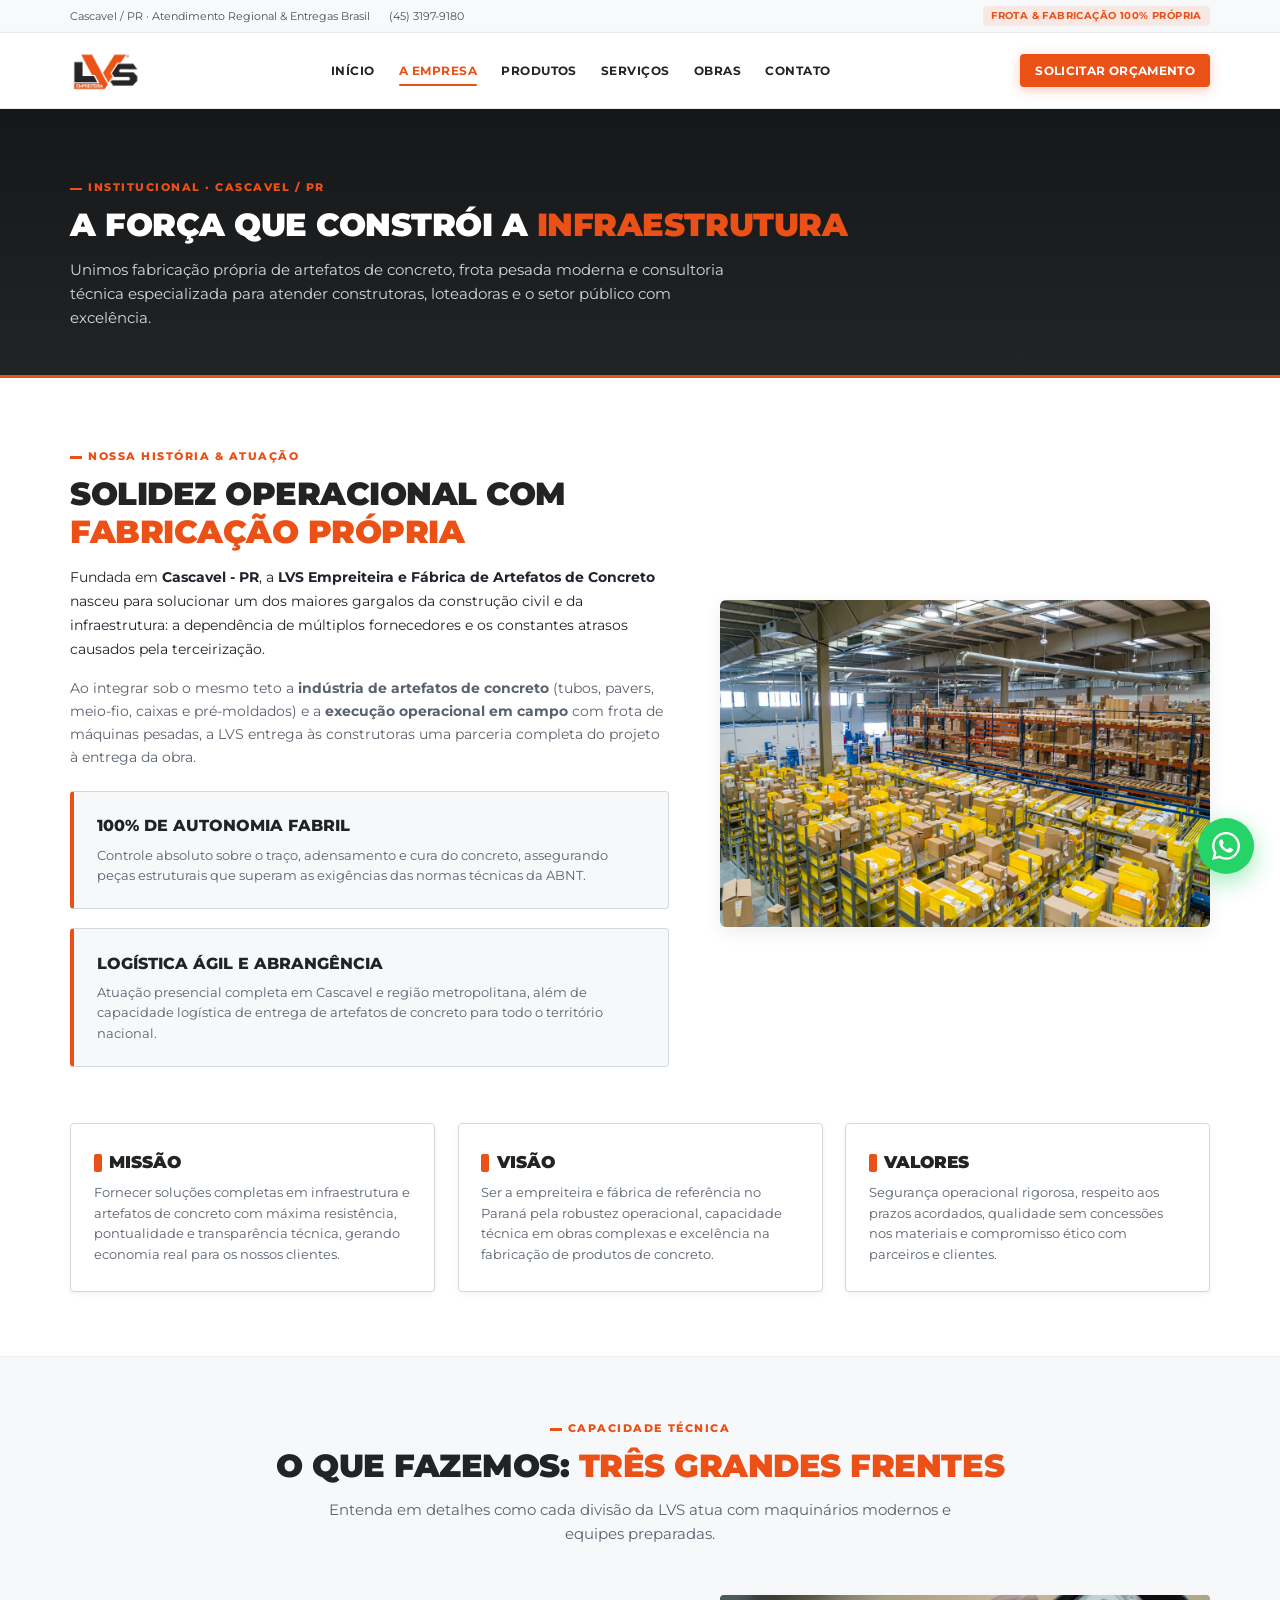
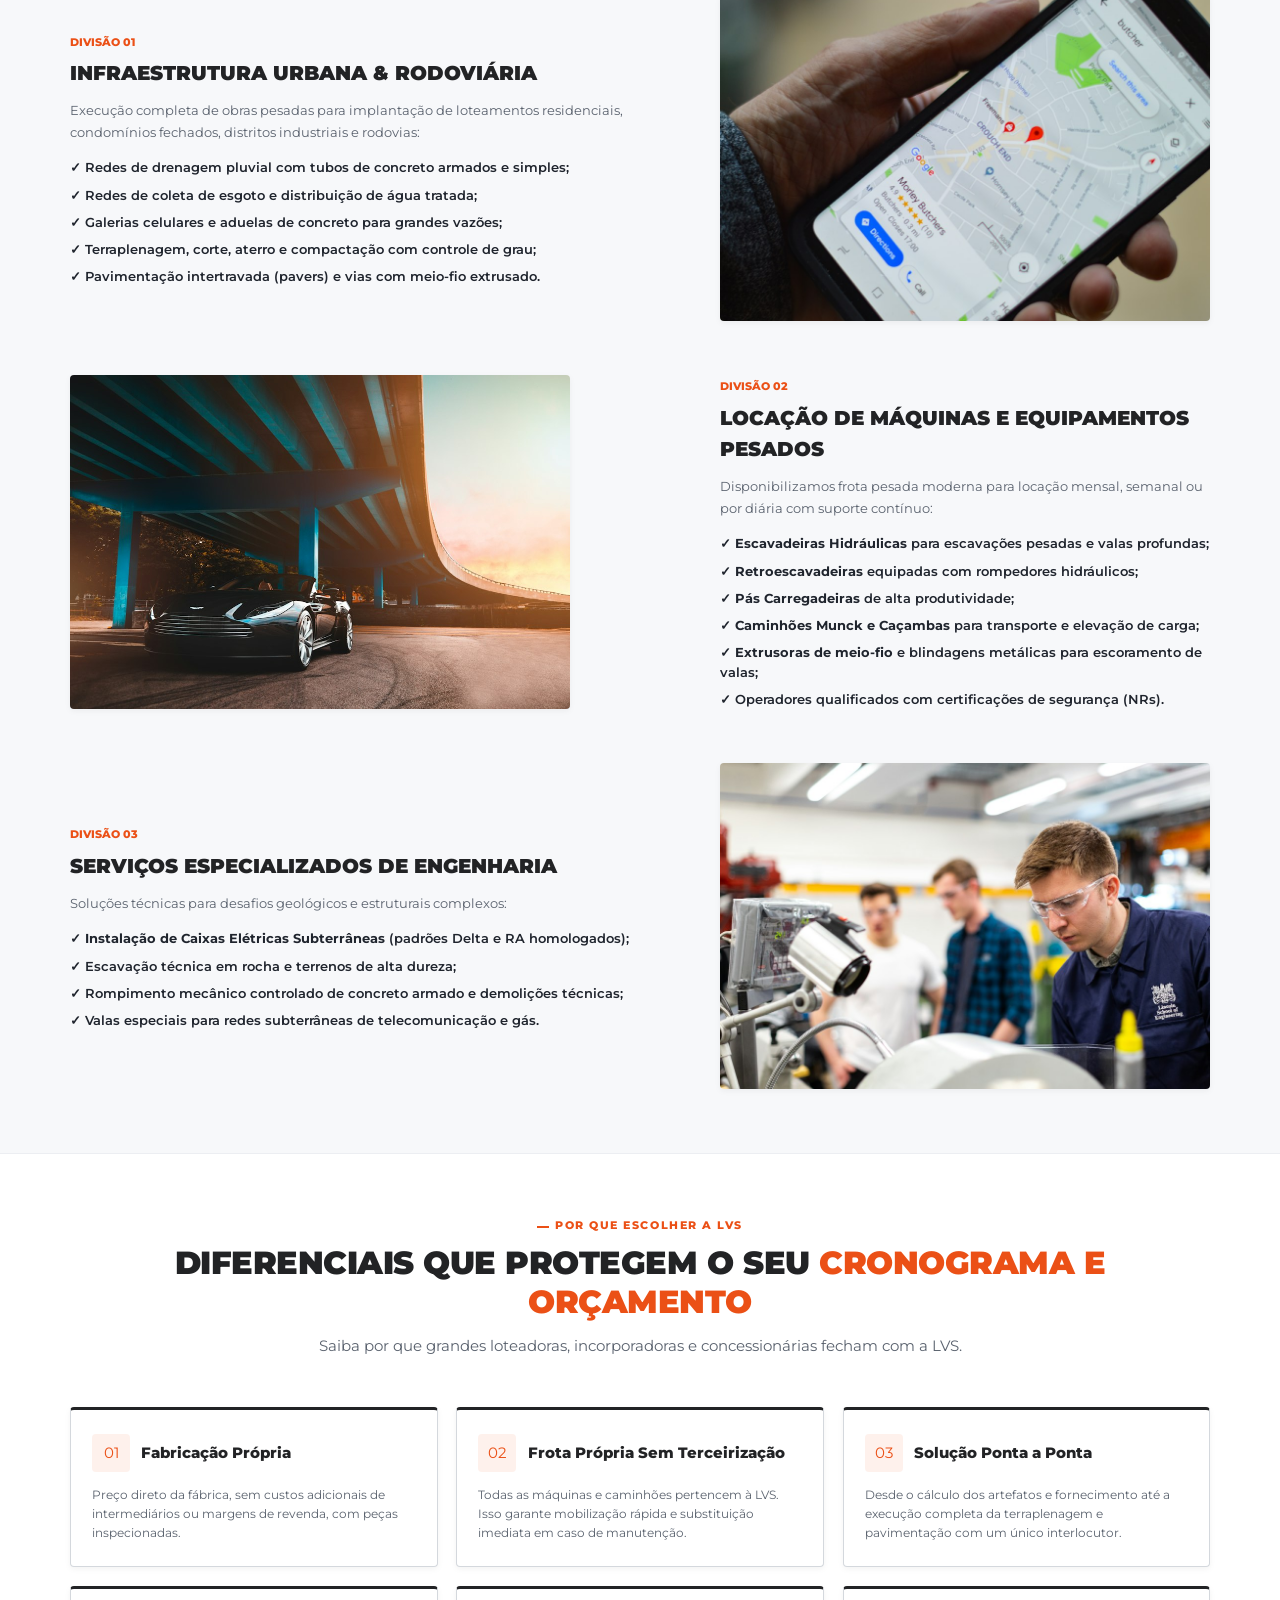
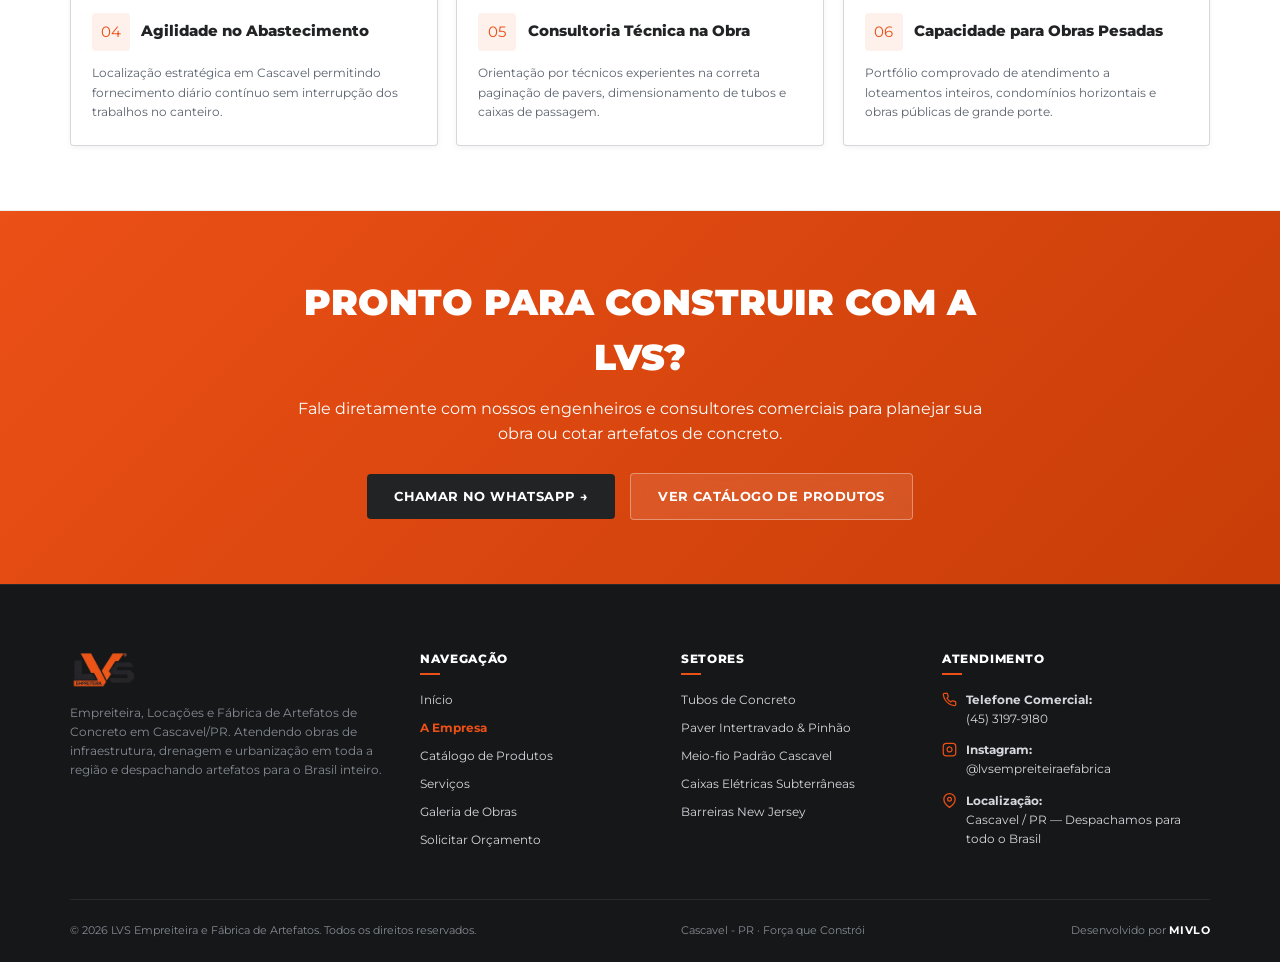
==== commit d74de05a: "fix: ajustar caminhos de imagens para Assets e adicionar hero-bg para compatibilidade no GitHub Page" ====
--- a/empresa.html
+++ b/empresa.html
@@ -6,7 +6,7 @@
   <title>A Empresa | LVS Empreiteira e Fábrica de Artefatos de Concreto</title>
   <meta name="description" content="Conheça a LVS Empreiteira e Fábrica de Artefatos de Concreto em Cascavel/PR. Estrutura fabril própria, frota pesada moderna, diferenciais e engenharia de infraestrutura.">
   <link rel="canonical" href="https://lvs.ind.br/empresa.html">
-  <link rel="icon" type="image/svg+xml" href="assets/brand/favicon.svg">
+  <link rel="icon" type="image/svg+xml" href="Assets/brand/favicon.svg">
 
   <link rel="stylesheet" href="css/style.css">
   <link rel="stylesheet" href="css/animations.css">
@@ -125,7 +125,7 @@
     <header class="header" id="header">
       <div class="container header-container">
         <a href="index.html" class="brand-logo" aria-label="LVS Empreiteira - Página Inicial">
-          <img src="assets/brand/logo_lvs.png" alt="Logotipo LVS Empreiteira" width="160" height="42">
+          <img src="Assets/brand/logo_lvs.png" alt="Logotipo LVS Empreiteira" width="160" height="42">
         </a>
 
         <!-- Menu Desktop Padronizado -->
@@ -161,7 +161,7 @@
   <aside class="nav-mobile" aria-label="Menu Mobile">
     <div class="nav-mobile-top">
       <div class="brand-logo" style="margin-bottom: 2rem;">
-        <img src="assets/brand/logo_lvs.png" alt="Logotipo LVS Empreiteira" width="140" height="36">
+        <img src="Assets/brand/logo_lvs.png" alt="Logotipo LVS Empreiteira" width="140" height="36">
       </div>
       <ul class="nav-mobile-list">
         <li><a href="index.html" class="nav-mobile-link">Início</a></li>
@@ -222,7 +222,7 @@
         </div>
 
         <div>
-          <img src="assets/images/sobre/patio-fabrica.jpg" alt="Pátio fabril e estoque de artefatos da LVS" style="border-radius: var(--radius-sm); box-shadow: var(--shadow-md);" width="520" height="420" loading="lazy">
+          <img src="Assets/images/sobre/patio-fabrica.jpg" alt="Pátio fabril e estoque de artefatos da LVS" style="border-radius: var(--radius-sm); box-shadow: var(--shadow-md);" width="520" height="420" loading="lazy">
         </div>
       </div>
 
@@ -275,13 +275,13 @@
           </ul>
         </div>
         <div>
-          <img src="assets/images/servicos/infraestrutura.jpg" alt="Infraestrutura Urbana e Loteamentos" style="border-radius: var(--radius-xs); box-shadow: var(--shadow-sm);" width="500" height="320" loading="lazy">
+          <img src="Assets/images/servicos/infraestrutura.jpg" alt="Infraestrutura Urbana e Loteamentos" style="border-radius: var(--radius-xs); box-shadow: var(--shadow-sm);" width="500" height="320" loading="lazy">
         </div>
       </div>
 
       <div class="empresa-grid-2" style="margin-bottom: 3.5rem;">
         <div>
-          <img src="assets/images/servicos/locacao-maquinas.jpg" alt="Locação de Máquinas e Equipamentos" style="border-radius: var(--radius-xs); box-shadow: var(--shadow-sm);" width="500" height="320" loading="lazy">
+          <img src="Assets/images/servicos/locacao-maquinas.jpg" alt="Locação de Máquinas e Equipamentos" style="border-radius: var(--radius-xs); box-shadow: var(--shadow-sm);" width="500" height="320" loading="lazy">
         </div>
         <div>
           <span style="font-size: 0.75rem; font-weight: 800; color: var(--color-primary); text-transform: uppercase;">Divisão 02</span>
@@ -319,7 +319,7 @@
           </ul>
         </div>
         <div>
-          <img src="assets/images/servicos/servicos-especializados.jpg" alt="Serviços Especializados de Engenharia LVS" style="border-radius: var(--radius-xs); box-shadow: var(--shadow-sm);" width="500" height="320" loading="lazy">
+          <img src="Assets/images/servicos/servicos-especializados.jpg" alt="Serviços Especializados de Engenharia LVS" style="border-radius: var(--radius-xs); box-shadow: var(--shadow-sm);" width="500" height="320" loading="lazy">
         </div>
       </div>
     </div>
@@ -418,7 +418,7 @@
     <div class="container">
       <div class="footer-grid">
         <div class="footer-brand">
-          <img src="assets/brand/logo_lvs.png" alt="LVS Empreiteira e Fábrica de Artefatos" width="160" height="42">
+          <img src="Assets/brand/logo_lvs.png" alt="LVS Empreiteira e Fábrica de Artefatos" width="160" height="42">
           <p>
             Empreiteira, Locações e Fábrica de Artefatos de Concreto em Cascavel/PR. Atendendo obras de infraestrutura, drenagem e urbanização em toda a região e despachando artefatos para o Brasil inteiro.
           </p>
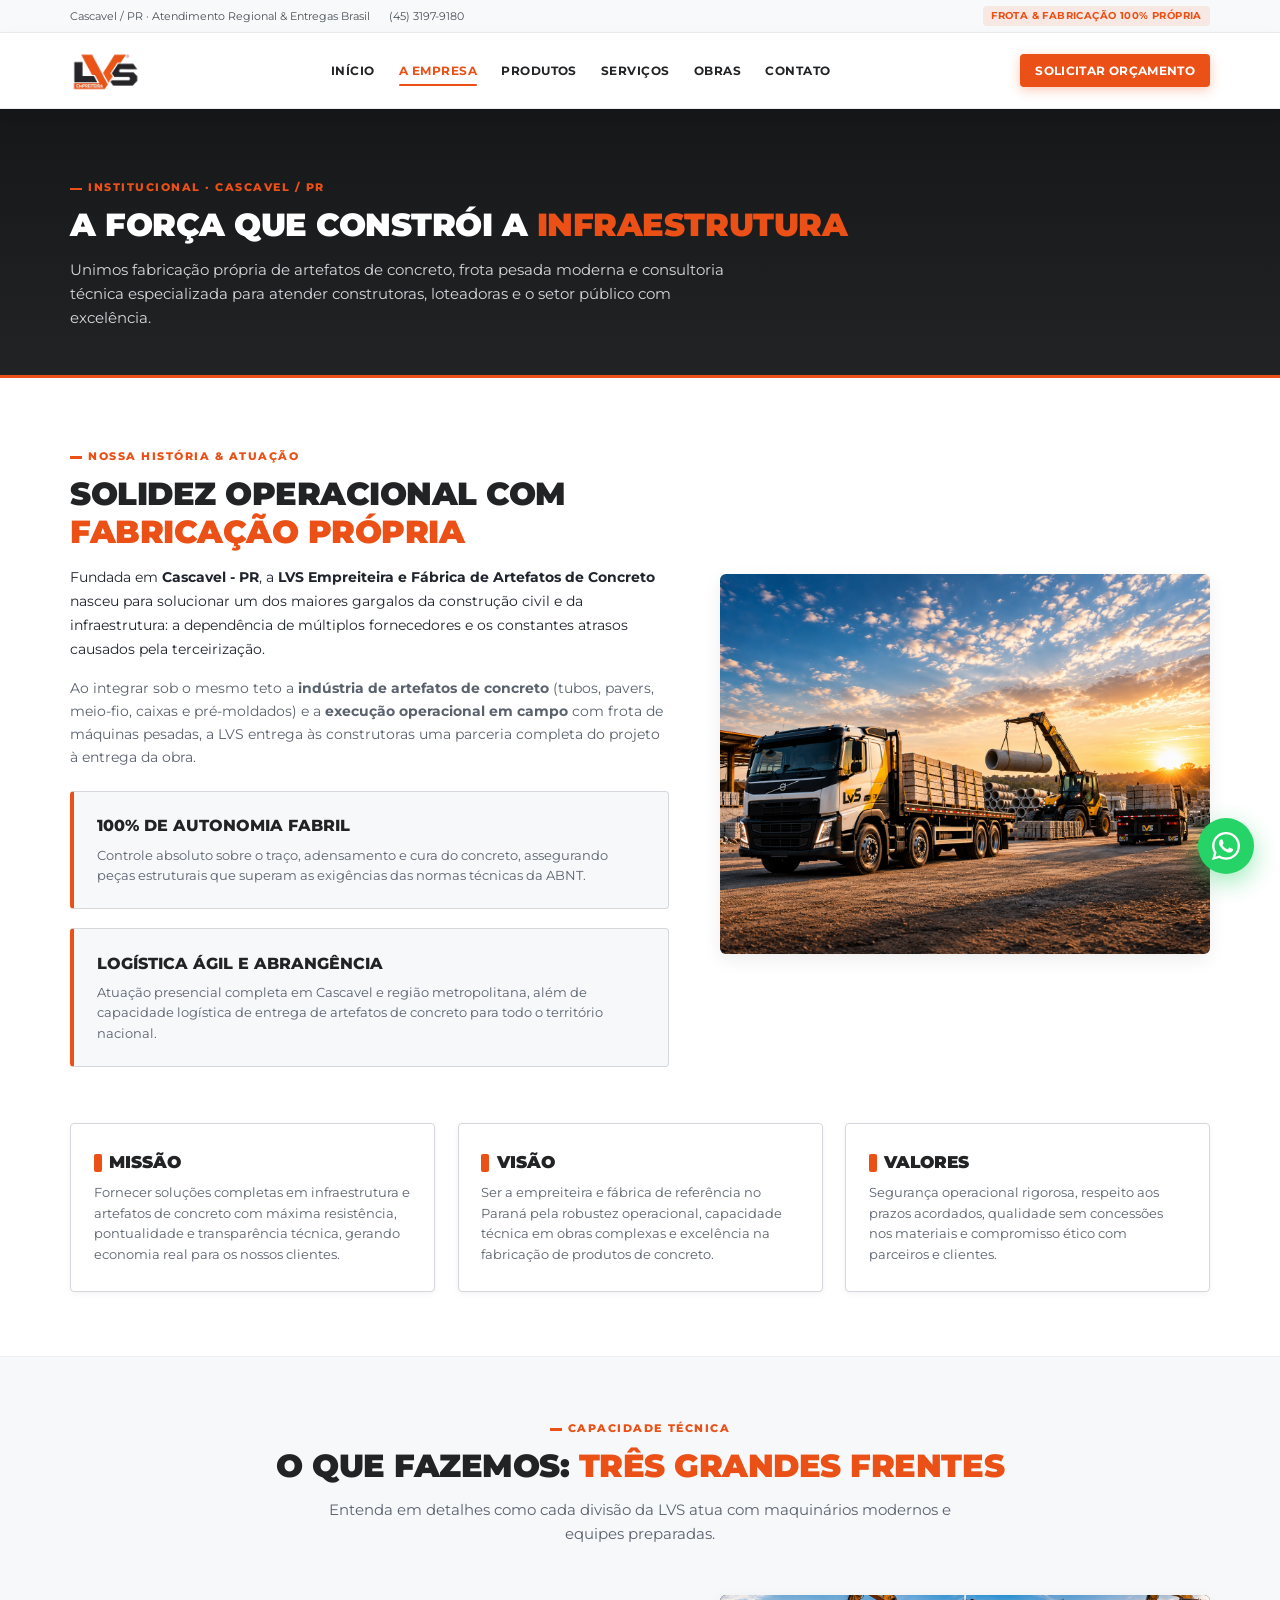
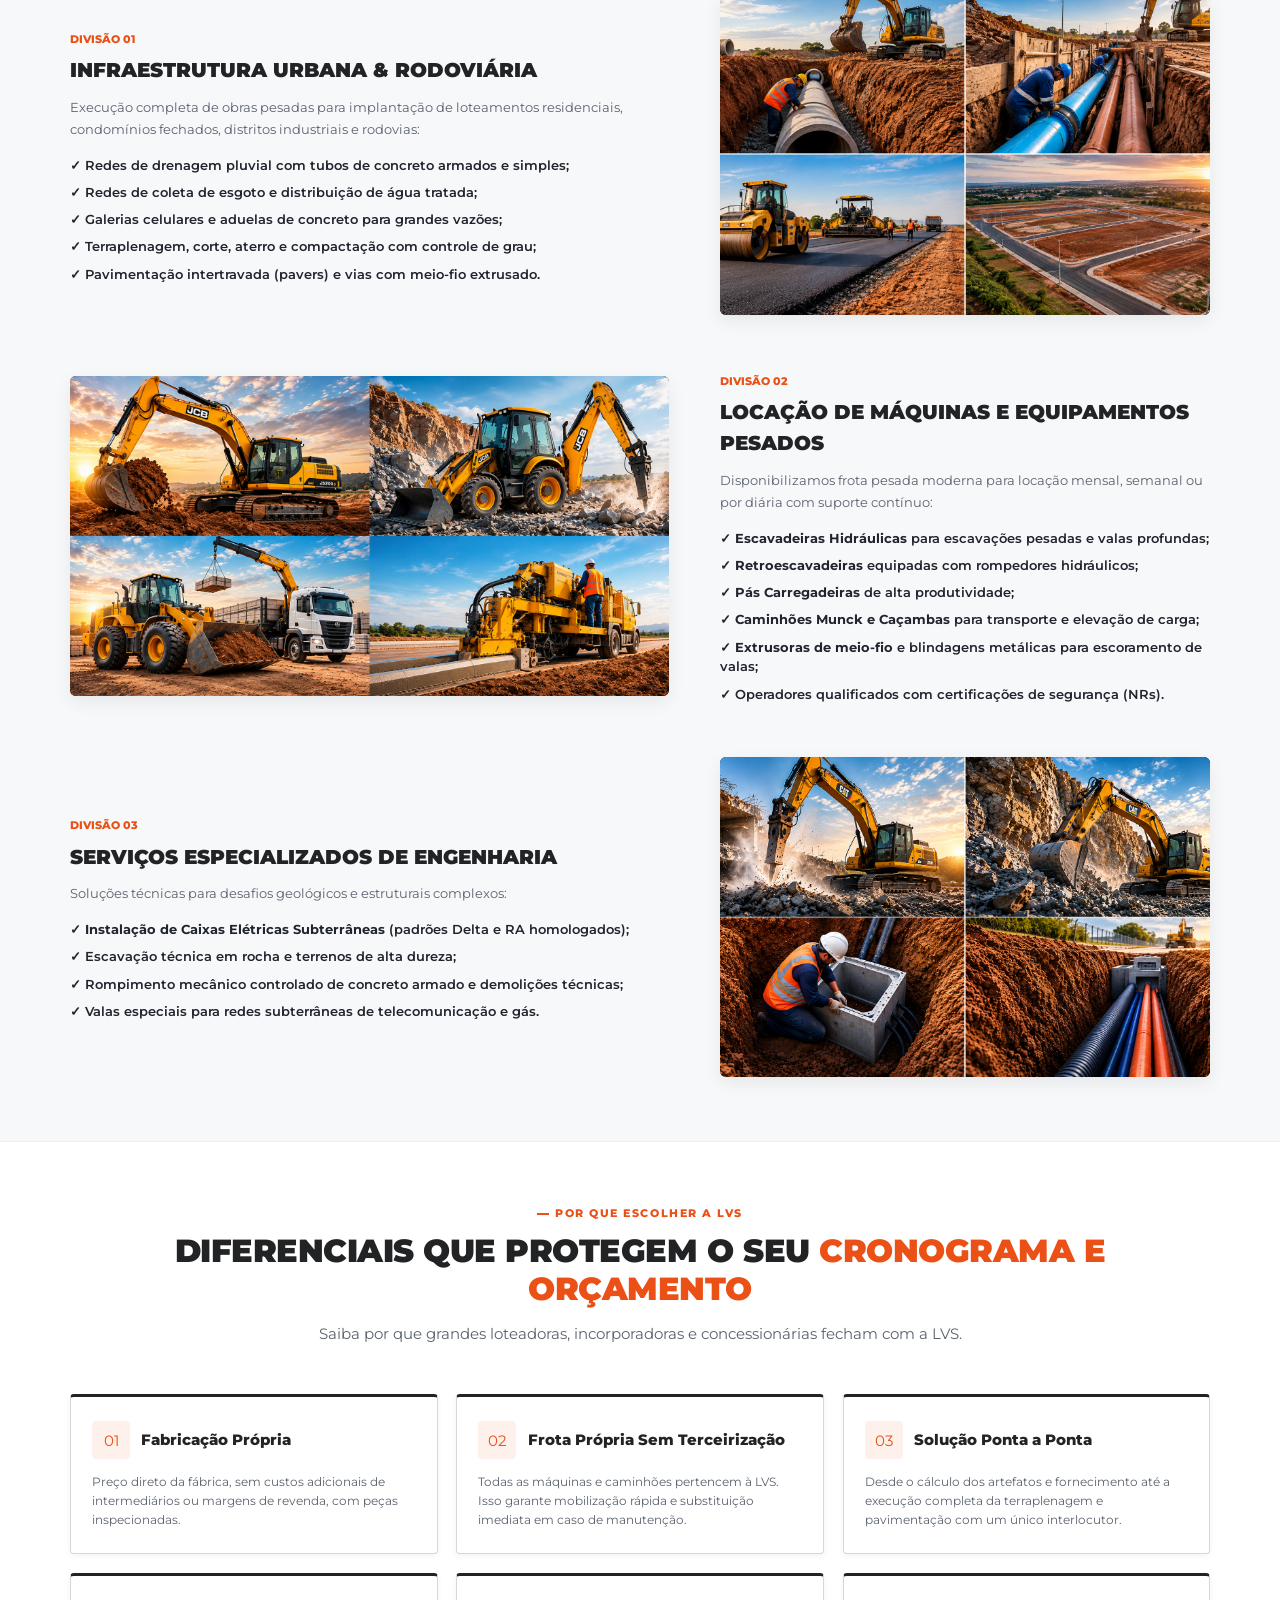
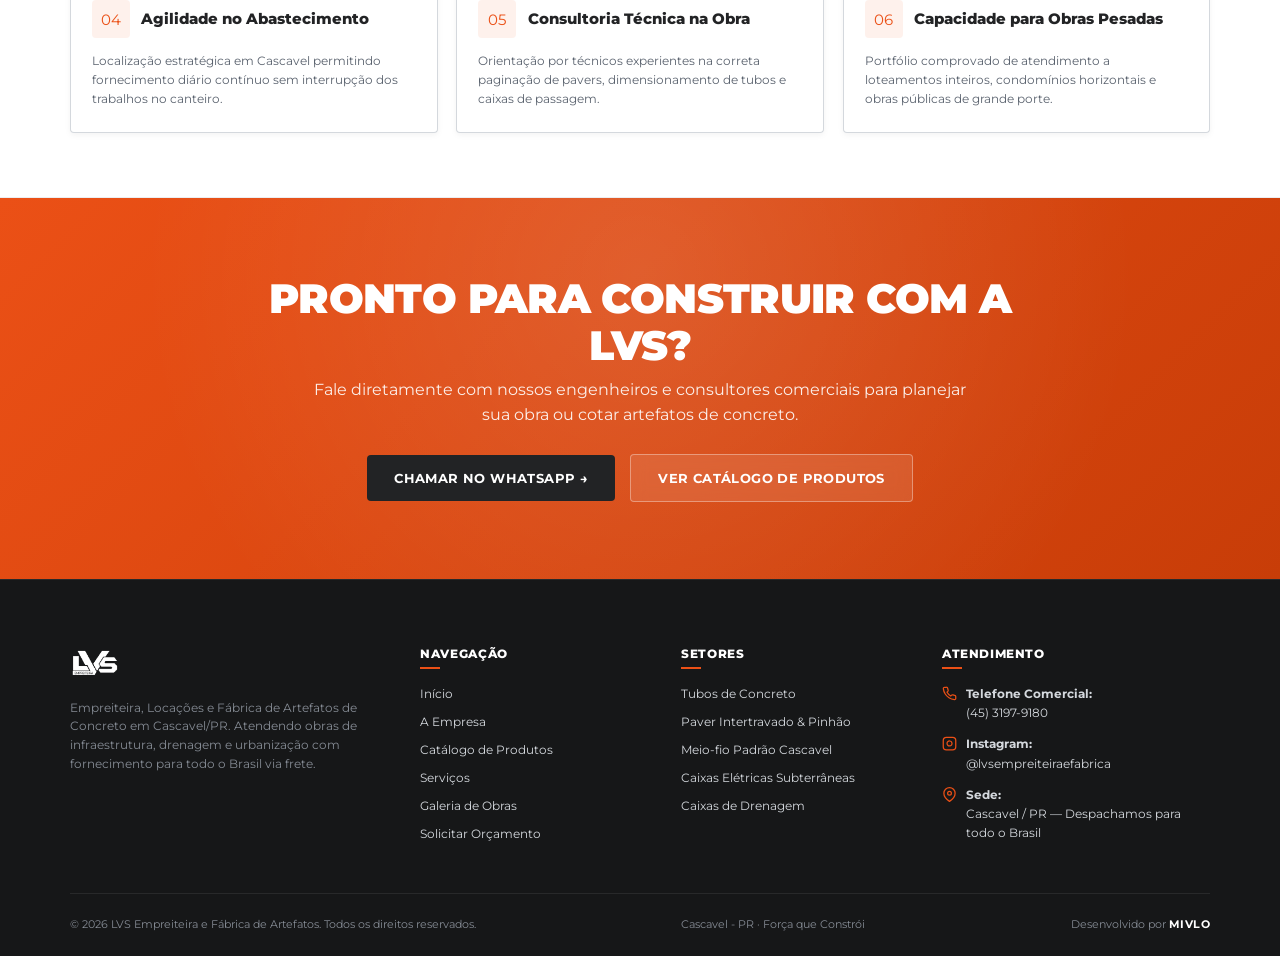
==== commit be3099ab: "Alteração das imagens da pagina e ajuste no contraste da logo da empresa" ====
--- a/empresa.html
+++ b/empresa.html
@@ -1,12 +1,14 @@
 <!DOCTYPE html>
 <html lang="pt-BR">
+
 <head>
   <meta charset="UTF-8">
   <meta name="viewport" content="width=device-width, initial-scale=1.0">
   <title>A Empresa | LVS Empreiteira e Fábrica de Artefatos de Concreto</title>
-  <meta name="description" content="Conheça a LVS Empreiteira e Fábrica de Artefatos de Concreto em Cascavel/PR. Estrutura fabril própria, frota pesada moderna, diferenciais e engenharia de infraestrutura.">
+  <meta name="description"
+    content="Conheça a LVS Empreiteira e Fábrica de Artefatos de Concreto em Cascavel/PR. Estrutura fabril própria, frota pesada moderna, diferenciais e engenharia de infraestrutura.">
   <link rel="canonical" href="https://lvs.ind.br/empresa.html">
-  <link rel="icon" type="image/svg+xml" href="Assets/brand/favicon.svg">
+  <link rel="icon" type="image/png" href="Assets/brand/logo BRANCA PNG.png">
 
   <link rel="stylesheet" href="css/style.css">
   <link rel="stylesheet" href="css/animations.css">
@@ -20,19 +22,23 @@
       color: var(--color-white);
       border-bottom: 3px solid var(--color-primary);
     }
+
     .empresa-hero-content {
       max-width: 820px;
     }
+
     .empresa-section {
       padding: var(--section-padding-y) 0;
       border-bottom: 1px solid var(--color-bg-subtle);
     }
+
     .empresa-grid-2 {
       display: grid;
       grid-template-columns: 1.1fr 0.9fr;
       gap: clamp(2rem, 4vw, 4rem);
       align-items: center;
     }
+
     .feature-box {
       background-color: var(--color-bg-light);
       border: 1px solid var(--color-concrete-light);
@@ -41,6 +47,7 @@
       border-radius: var(--radius-xs);
       margin-bottom: 1.25rem;
     }
+
     .feature-box h4 {
       font-size: 1.05rem;
       font-weight: 800;
@@ -48,17 +55,20 @@
       margin-bottom: 0.4rem;
       text-transform: uppercase;
     }
+
     .feature-box p {
       font-size: 0.88rem;
       color: var(--color-text-muted);
       line-height: 1.55;
     }
+
     .mvv-grid {
       display: grid;
       grid-template-columns: repeat(3, 1fr);
       gap: 1.5rem;
       margin-top: 2.5rem;
     }
+
     .mvv-card {
       background: var(--color-white);
       border: 1px solid var(--color-concrete-light);
@@ -67,6 +77,7 @@
       text-align: left;
       box-shadow: var(--shadow-sm);
     }
+
     .mvv-card h3 {
       font-size: 1.1rem;
       font-weight: 900;
@@ -77,6 +88,7 @@
       align-items: center;
       gap: 0.5rem;
     }
+
     .mvv-card h3::before {
       content: '';
       display: inline-block;
@@ -85,23 +97,58 @@
       background-color: var(--color-primary);
       border-radius: 2px;
     }
+
     .mvv-card p {
       font-size: 0.85rem;
       color: var(--color-text-muted);
       line-height: 1.6;
     }
 
+    .empresa-servico-visual {
+      width: 100%;
+      height: 320px;
+      border-radius: var(--radius-sm);
+      overflow: hidden;
+      box-shadow: var(--shadow-md);
+      background-color: var(--color-graphite-deep);
+    }
+
+    .empresa-servico-img {
+      width: 100%;
+      height: 100%;
+      object-fit: cover;
+      display: block;
+      transition: transform var(--transition-normal);
+    }
+
+    .empresa-servico-visual:hover .empresa-servico-img {
+      transform: scale(1.03);
+    }
+
     @media (max-width: 900px) {
       .empresa-grid-2 {
         grid-template-columns: 1fr;
+        gap: 2rem;
       }
+
+      .empresa-servico-visual {
+        height: 280px;
+      }
+
       .mvv-grid {
         grid-template-columns: 1fr;
         gap: 1rem;
       }
     }
+
+    @media (max-width: 576px) {
+      .empresa-servico-visual {
+        height: 240px;
+      }
+    }
   </style>
 </head>
+
 <body>
 
   <!-- Cabeçalho Fixo Global (Topbar + Menu de Navegação Permanente) -->
@@ -139,10 +186,8 @@
         </nav>
 
         <div class="header-actions">
-          <a href="https://wa.me/554531979180?text=Ol%C3%A1%2C+gostaria+de+um+or%C3%A7amento+com+a+LVS." 
-             target="_blank" 
-             rel="noopener noreferrer" 
-             class="btn btn-primary btn-sm">
+          <a href="https://wa.me/554531979180?text=Ol%C3%A1%2C+gostaria+de+um+or%C3%A7amento+com+a+LVS." target="_blank"
+            rel="noopener noreferrer" class="btn btn-primary btn-sm">
             <span>Solicitar Orçamento</span>
           </a>
 
@@ -165,7 +210,8 @@
       </div>
       <ul class="nav-mobile-list">
         <li><a href="index.html" class="nav-mobile-link">Início</a></li>
-        <li><a href="empresa.html" class="nav-mobile-link active" style="color: var(--color-primary);">A Empresa</a></li>
+        <li><a href="empresa.html" class="nav-mobile-link active" style="color: var(--color-primary);">A Empresa</a>
+        </li>
         <li><a href="produtos.html" class="nav-mobile-link">Produtos de Concreto</a></li>
         <li><a href="index.html#servicos" class="nav-mobile-link">Serviços</a></li>
         <li><a href="index.html#galeria" class="nav-mobile-link">Galeria de Obras</a></li>
@@ -173,7 +219,8 @@
       </ul>
     </div>
     <div class="nav-mobile-footer">
-      <a href="https://wa.me/554531979180" target="_blank" rel="noopener noreferrer" class="btn btn-whatsapp" style="width: 100%; justify-content: center;">
+      <a href="https://wa.me/554531979180" target="_blank" rel="noopener noreferrer" class="btn btn-whatsapp"
+        style="width: 100%; justify-content: center;">
         <span>Chamar no WhatsApp</span>
       </a>
     </div>
@@ -188,7 +235,8 @@
           A Força que Constrói a <span class="text-orange">Infraestrutura</span>
         </h1>
         <p class="section-subtitle section-subtitle-white">
-          Unimos fabricação própria de artefatos de concreto, frota pesada moderna e consultoria técnica especializada para atender construtoras, loteadoras e o setor público com excelência.
+          Unimos fabricação própria de artefatos de concreto, frota pesada moderna e consultoria técnica especializada
+          para atender construtoras, loteadoras e o setor público com excelência.
         </p>
       </div>
     </div>
@@ -204,25 +252,33 @@
             Solidez Operacional com <span class="text-orange">Fabricação Própria</span>
           </h2>
           <p style="font-size: 0.95rem; color: var(--color-text-dark); margin-bottom: 1rem; line-height: 1.7;">
-            Fundada em <strong>Cascavel - PR</strong>, a <strong>LVS Empreiteira e Fábrica de Artefatos de Concreto</strong> nasceu para solucionar um dos maiores gargalos da construção civil e da infraestrutura: a dependência de múltiplos fornecedores e os constantes atrasos causados pela terceirização.
+            Fundada em <strong>Cascavel - PR</strong>, a <strong>LVS Empreiteira e Fábrica de Artefatos de
+              Concreto</strong> nasceu para solucionar um dos maiores gargalos da construção civil e da infraestrutura:
+            a dependência de múltiplos fornecedores e os constantes atrasos causados pela terceirização.
           </p>
           <p style="font-size: 0.9rem; color: var(--color-text-muted); margin-bottom: 1.5rem; line-height: 1.7;">
-            Ao integrar sob o mesmo teto a <strong>indústria de artefatos de concreto</strong> (tubos, pavers, meio-fio, caixas e pré-moldados) e a <strong>execução operacional em campo</strong> com frota de máquinas pesadas, a LVS entrega às construtoras uma parceria completa do projeto à entrega da obra.
+            Ao integrar sob o mesmo teto a <strong>indústria de artefatos de concreto</strong> (tubos, pavers, meio-fio,
+            caixas e pré-moldados) e a <strong>execução operacional em campo</strong> com frota de máquinas pesadas, a
+            LVS entrega às construtoras uma parceria completa do projeto à entrega da obra.
           </p>
 
           <div class="feature-box">
             <h4>100% de Autonomia Fabril</h4>
-            <p>Controle absoluto sobre o traço, adensamento e cura do concreto, assegurando peças estruturais que superam as exigências das normas técnicas da ABNT.</p>
+            <p>Controle absoluto sobre o traço, adensamento e cura do concreto, assegurando peças estruturais que
+              superam as exigências das normas técnicas da ABNT.</p>
           </div>
 
           <div class="feature-box">
             <h4>Logística Ágil e Abrangência</h4>
-            <p>Atuação presencial completa em Cascavel e região metropolitana, além de capacidade logística de entrega de artefatos de concreto para todo o território nacional.</p>
+            <p>Atuação presencial completa em Cascavel e região metropolitana, além de capacidade logística de entrega
+              de artefatos de concreto para todo o território nacional.</p>
           </div>
         </div>
 
         <div>
-          <img src="Assets/images/sobre/patio-fabrica.jpg" alt="Pátio fabril e estoque de artefatos da LVS" style="border-radius: var(--radius-sm); box-shadow: var(--shadow-md);" width="520" height="420" loading="lazy">
+          <img src="Assets/images/sobre/fabrica.png" alt="Pátio fabril e estoque de artefatos da LVS"
+            style="border-radius: var(--radius-sm); box-shadow: var(--shadow-md); width: 100%; height: 380px; object-fit: cover; display: block;"
+            width="520" height="380" loading="lazy">
         </div>
       </div>
 
@@ -230,15 +286,18 @@
       <div class="mvv-grid">
         <div class="mvv-card">
           <h3>Missão</h3>
-          <p>Fornecer soluções completas em infraestrutura e artefatos de concreto com máxima resistência, pontualidade e transparência técnica, gerando economia real para os nossos clientes.</p>
+          <p>Fornecer soluções completas em infraestrutura e artefatos de concreto com máxima resistência, pontualidade
+            e transparência técnica, gerando economia real para os nossos clientes.</p>
         </div>
         <div class="mvv-card">
           <h3>Visão</h3>
-          <p>Ser a empreiteira e fábrica de referência no Paraná pela robustez operacional, capacidade técnica em obras complexas e excelência na fabricação de produtos de concreto.</p>
+          <p>Ser a empreiteira e fábrica de referência no Paraná pela robustez operacional, capacidade técnica em obras
+            complexas e excelência na fabricação de produtos de concreto.</p>
         </div>
         <div class="mvv-card">
           <h3>Valores</h3>
-          <p>Segurança operacional rigorosa, respeito aos prazos acordados, qualidade sem concessões nos materiais e compromisso ético com parceiros e clientes.</p>
+          <p>Segurança operacional rigorosa, respeito aos prazos acordados, qualidade sem concessões nos materiais e
+            compromisso ético com parceiros e clientes.</p>
         </div>
       </div>
     </div>
@@ -259,14 +318,19 @@
 
       <div class="empresa-grid-2" style="margin-bottom: 3.5rem;">
         <div>
-          <span style="font-size: 0.75rem; font-weight: 800; color: var(--color-primary); text-transform: uppercase;">Divisão 01</span>
-          <h3 style="font-size: 1.35rem; font-weight: 900; color: var(--color-graphite); margin: 0.35rem 0 0.75rem; text-transform: uppercase;">
+          <span
+            style="font-size: 0.75rem; font-weight: 800; color: var(--color-primary); text-transform: uppercase;">Divisão
+            01</span>
+          <h3
+            style="font-size: 1.35rem; font-weight: 900; color: var(--color-graphite); margin: 0.35rem 0 0.75rem; text-transform: uppercase;">
             Infraestrutura Urbana & Rodoviária
           </h3>
           <p style="font-size: 0.88rem; color: var(--color-text-muted); line-height: 1.65; margin-bottom: 1rem;">
-            Execução completa de obras pesadas para implantação de loteamentos residenciais, condomínios fechados, distritos industriais e rodovias:
+            Execução completa de obras pesadas para implantação de loteamentos residenciais, condomínios fechados,
+            distritos industriais e rodovias:
           </p>
-          <ul style="display: flex; flex-direction: column; gap: 0.5rem; font-size: 0.85rem; color: var(--color-text-dark); font-weight: 600;">
+          <ul
+            style="display: flex; flex-direction: column; gap: 0.5rem; font-size: 0.85rem; color: var(--color-text-dark); font-weight: 600;">
             <li>✓ Redes de drenagem pluvial com tubos de concreto armados e simples;</li>
             <li>✓ Redes de coleta de esgoto e distribuição de água tratada;</li>
             <li>✓ Galerias celulares e aduelas de concreto para grandes vazões;</li>
@@ -274,24 +338,30 @@
             <li>✓ Pavimentação intertravada (pavers) e vias com meio-fio extrusado.</li>
           </ul>
         </div>
+        <div class="empresa-servico-visual">
+          <img src="Assets/images/servicos/infraestrutura.png" alt="Infraestrutura Urbana e Loteamentos LVS"
+            class="empresa-servico-img" width="460" height="320" loading="lazy">
+        </div>
+      </div>
+
+      <div class="empresa-grid-2" style="margin-bottom: 3.5rem;">
+        <div class="empresa-servico-visual">
+          <img src="Assets/images/servicos/locacao-maquinas.png" alt="Locação de Máquinas e Equipamentos Pesados LVS"
+            class="empresa-servico-img" width="460" height="320" loading="lazy">
+        </div>
         <div>
-          <img src="Assets/images/servicos/infraestrutura.jpg" alt="Infraestrutura Urbana e Loteamentos" style="border-radius: var(--radius-xs); box-shadow: var(--shadow-sm);" width="500" height="320" loading="lazy">
-        </div>
-      </div>
-
-      <div class="empresa-grid-2" style="margin-bottom: 3.5rem;">
-        <div>
-          <img src="Assets/images/servicos/locacao-maquinas.jpg" alt="Locação de Máquinas e Equipamentos" style="border-radius: var(--radius-xs); box-shadow: var(--shadow-sm);" width="500" height="320" loading="lazy">
-        </div>
-        <div>
-          <span style="font-size: 0.75rem; font-weight: 800; color: var(--color-primary); text-transform: uppercase;">Divisão 02</span>
-          <h3 style="font-size: 1.35rem; font-weight: 900; color: var(--color-graphite); margin: 0.35rem 0 0.75rem; text-transform: uppercase;">
+          <span
+            style="font-size: 0.75rem; font-weight: 800; color: var(--color-primary); text-transform: uppercase;">Divisão
+            02</span>
+          <h3
+            style="font-size: 1.35rem; font-weight: 900; color: var(--color-graphite); margin: 0.35rem 0 0.75rem; text-transform: uppercase;">
             Locação de Máquinas e Equipamentos Pesados
           </h3>
           <p style="font-size: 0.88rem; color: var(--color-text-muted); line-height: 1.65; margin-bottom: 1rem;">
             Disponibilizamos frota pesada moderna para locação mensal, semanal ou por diária com suporte contínuo:
           </p>
-          <ul style="display: flex; flex-direction: column; gap: 0.5rem; font-size: 0.85rem; color: var(--color-text-dark); font-weight: 600;">
+          <ul
+            style="display: flex; flex-direction: column; gap: 0.5rem; font-size: 0.85rem; color: var(--color-text-dark); font-weight: 600;">
             <li>✓ <strong>Escavadeiras Hidráulicas</strong> para escavações pesadas e valas profundas;</li>
             <li>✓ <strong>Retroescavadeiras</strong> equipadas com rompedores hidráulicos;</li>
             <li>✓ <strong>Pás Carregadeiras</strong> de alta produtividade;</li>
@@ -304,22 +374,27 @@
 
       <div class="empresa-grid-2">
         <div>
-          <span style="font-size: 0.75rem; font-weight: 800; color: var(--color-primary); text-transform: uppercase;">Divisão 03</span>
-          <h3 style="font-size: 1.35rem; font-weight: 900; color: var(--color-graphite); margin: 0.35rem 0 0.75rem; text-transform: uppercase;">
+          <span
+            style="font-size: 0.75rem; font-weight: 800; color: var(--color-primary); text-transform: uppercase;">Divisão
+            03</span>
+          <h3
+            style="font-size: 1.35rem; font-weight: 900; color: var(--color-graphite); margin: 0.35rem 0 0.75rem; text-transform: uppercase;">
             Serviços Especializados de Engenharia
           </h3>
           <p style="font-size: 0.88rem; color: var(--color-text-muted); line-height: 1.65; margin-bottom: 1rem;">
             Soluções técnicas para desafios geológicos e estruturais complexos:
           </p>
-          <ul style="display: flex; flex-direction: column; gap: 0.5rem; font-size: 0.85rem; color: var(--color-text-dark); font-weight: 600;">
+          <ul
+            style="display: flex; flex-direction: column; gap: 0.5rem; font-size: 0.85rem; color: var(--color-text-dark); font-weight: 600;">
             <li>✓ <strong>Instalação de Caixas Elétricas Subterrâneas</strong> (padrões Delta e RA homologados);</li>
             <li>✓ Escavação técnica em rocha e terrenos de alta dureza;</li>
             <li>✓ Rompimento mecânico controlado de concreto armado e demolições técnicas;</li>
             <li>✓ Valas especiais para redes subterrâneas de telecomunicação e gás.</li>
           </ul>
         </div>
-        <div>
-          <img src="Assets/images/servicos/servicos-especializados.jpg" alt="Serviços Especializados de Engenharia LVS" style="border-radius: var(--radius-xs); box-shadow: var(--shadow-sm);" width="500" height="320" loading="lazy">
+        <div class="empresa-servico-visual">
+          <img src="Assets/images/servicos/servicos-especializados.png" alt="Serviços Especializados de Engenharia LVS"
+            class="empresa-servico-img" width="460" height="320" loading="lazy">
         </div>
       </div>
     </div>
@@ -344,7 +419,8 @@
             <div class="diferencial-icon">01</div>
             <h3>Fabricação Própria</h3>
           </div>
-          <p>Preço direto da fábrica, sem custos adicionais de intermediários ou margens de revenda, com peças inspecionadas.</p>
+          <p>Preço direto da fábrica, sem custos adicionais de intermediários ou margens de revenda, com peças
+            inspecionadas.</p>
         </div>
 
         <div class="diferencial-card">
@@ -352,7 +428,8 @@
             <div class="diferencial-icon">02</div>
             <h3>Frota Própria Sem Terceirização</h3>
           </div>
-          <p>Todas as máquinas e caminhões pertencem à LVS. Isso garante mobilização rápida e substituição imediata em caso de manutenção.</p>
+          <p>Todas as máquinas e caminhões pertencem à LVS. Isso garante mobilização rápida e substituição imediata em
+            caso de manutenção.</p>
         </div>
 
         <div class="diferencial-card">
@@ -360,7 +437,8 @@
             <div class="diferencial-icon">03</div>
             <h3>Solução Ponta a Ponta</h3>
           </div>
-          <p>Desde o cálculo dos artefatos e fornecimento até a execução completa da terraplenagem e pavimentação com um único interlocutor.</p>
+          <p>Desde o cálculo dos artefatos e fornecimento até a execução completa da terraplenagem e pavimentação com um
+            único interlocutor.</p>
         </div>
 
         <div class="diferencial-card">
@@ -368,7 +446,8 @@
             <div class="diferencial-icon">04</div>
             <h3>Agilidade no Abastecimento</h3>
           </div>
-          <p>Localização estratégica em Cascavel permitindo fornecimento diário contínuo sem interrupção dos trabalhos no canteiro.</p>
+          <p>Localização estratégica em Cascavel permitindo fornecimento diário contínuo sem interrupção dos trabalhos
+            no canteiro.</p>
         </div>
 
         <div class="diferencial-card">
@@ -376,7 +455,8 @@
             <div class="diferencial-icon">05</div>
             <h3>Consultoria Técnica na Obra</h3>
           </div>
-          <p>Orientação por técnicos experientes na correta paginação de pavers, dimensionamento de tubos e caixas de passagem.</p>
+          <p>Orientação por técnicos experientes na correta paginação de pavers, dimensionamento de tubos e caixas de
+            passagem.</p>
         </div>
 
         <div class="diferencial-card">
@@ -384,7 +464,8 @@
             <div class="diferencial-icon">06</div>
             <h3>Capacidade para Obras Pesadas</h3>
           </div>
-          <p>Portfólio comprovado de atendimento a loteamentos inteiros, condomínios horizontais e obras públicas de grande porte.</p>
+          <p>Portfólio comprovado de atendimento a loteamentos inteiros, condomínios horizontais e obras públicas de
+            grande porte.</p>
         </div>
       </div>
     </div>
@@ -396,13 +477,12 @@
       <div class="cta-final-content">
         <h2 class="cta-final-title">Pronto para Construir com a LVS?</h2>
         <p class="cta-final-desc">
-          Fale diretamente com nossos engenheiros e consultores comerciais para planejar sua obra ou cotar artefatos de concreto.
+          Fale diretamente com nossos engenheiros e consultores comerciais para planejar sua obra ou cotar artefatos de
+          concreto.
         </p>
         <div class="cta-final-actions">
-          <a href="https://wa.me/554531979180?text=Ol%C3%A1%2C+estou+na+p%C3%A1gina+institucional+da+LVS+e+gostaria+de+um+or%C3%A7amento." 
-             target="_blank" 
-             rel="noopener noreferrer" 
-             class="btn btn-dark btn-lg">
+          <a href="https://wa.me/554531979180?text=Ol%C3%A1%2C+estou+na+p%C3%A1gina+institucional+da+LVS+e+gostaria+de+um+or%C3%A7amento."
+            target="_blank" rel="noopener noreferrer" class="btn btn-dark btn-lg">
             <span>Chamar no WhatsApp →</span>
           </a>
           <a href="produtos.html" class="btn btn-secondary btn-lg">
@@ -413,14 +493,16 @@
     </div>
   </section>
 
-  <!-- Rodapé Padronizado -->
+  <!-- Rodapé Institucional Padronizado -->
   <footer class="footer">
     <div class="container">
       <div class="footer-grid">
         <div class="footer-brand">
-          <img src="Assets/brand/logo_lvs.png" alt="LVS Empreiteira e Fábrica de Artefatos" width="160" height="42">
+          <img src="Assets/brand/logo BRANCA PNG.png" alt="LVS Empreiteira e Fábrica de Artefatos" width="160"
+            height="42" loading="lazy">
           <p>
-            Empreiteira, Locações e Fábrica de Artefatos de Concreto em Cascavel/PR. Atendendo obras de infraestrutura, drenagem e urbanização em toda a região e despachando artefatos para o Brasil inteiro.
+            Empreiteira, Locações e Fábrica de Artefatos de Concreto em Cascavel/PR. Atendendo obras de infraestrutura,
+            drenagem e urbanização com fornecimento para todo o Brasil via frete.
           </p>
         </div>
 
@@ -428,7 +510,7 @@
           <h4>Navegação</h4>
           <div class="footer-links">
             <a href="index.html" class="footer-link">Início</a>
-            <a href="empresa.html" class="footer-link" style="color: var(--color-primary); font-weight: 700;">A Empresa</a>
+            <a href="empresa.html" class="footer-link">A Empresa</a>
             <a href="produtos.html" class="footer-link">Catálogo de Produtos</a>
             <a href="index.html#servicos" class="footer-link">Serviços</a>
             <a href="index.html#galeria" class="footer-link">Galeria de Obras</a>
@@ -439,11 +521,11 @@
         <div class="footer-col">
           <h4>Setores</h4>
           <div class="footer-links">
-            <a href="produtos.html#setor-tubos" class="footer-link">Tubos de Concreto</a>
-            <a href="produtos.html#setor-pavers" class="footer-link">Paver Intertravado & Pinhão</a>
-            <a href="produtos.html#setor-meio-fio" class="footer-link">Meio-fio Padrão Cascavel</a>
-            <a href="produtos.html#setor-eletrica" class="footer-link">Caixas Elétricas Subterrâneas</a>
-            <a href="produtos.html#setor-pre-moldados" class="footer-link">Barreiras New Jersey</a>
+            <a href="produtos.html?cat=tubos" class="footer-link">Tubos de Concreto</a>
+            <a href="produtos.html?cat=pavers" class="footer-link">Paver Intertravado & Pinhão</a>
+            <a href="produtos.html?cat=meio_fio" class="footer-link">Meio-fio Padrão Cascavel</a>
+            <a href="produtos.html?cat=caixa_eletrica" class="footer-link">Caixas Elétricas Subterrâneas</a>
+            <a href="produtos.html?cat=caixas_concreto" class="footer-link">Caixas de Drenagem</a>
           </div>
         </div>
 
@@ -451,13 +533,16 @@
           <h4>Atendimento</h4>
           <div class="footer-contact-item">
             <svg viewBox="0 0 24 24" fill="none" stroke="currentColor" stroke-width="2">
-              <path d="M22 16.92v3a2 2 0 0 1-2.18 2 19.79 19.79 0 0 1-8.63-3.07 19.5 19.5 0 0 1-6-6 19.79 19.79 0 0 1-3.07-8.67A2 2 0 0 1 4.11 2h3a2 2 0 0 1 2 1.72 12.84 12.84 0 0 0 .7 2.81 2 2 0 0 1-.45 2.11L8.09 9.91a16 16 0 0 0 6 6l1.27-1.27a2 2 0 0 1 2.11-.45 12.84 12.84 0 0 0 2.81.7A2 2 0 0 1 22 16.92z"></path>
+              <path
+                d="M22 16.92v3a2 2 0 0 1-2.18 2 19.79 19.79 0 0 1-8.63-3.07 19.5 19.5 0 0 1-6-6 19.79 19.79 0 0 1-3.07-8.67A2 2 0 0 1 4.11 2h3a2 2 0 0 1 2 1.72 12.84 12.84 0 0 0 .7 2.81 2 2 0 0 1-.45 2.11L8.09 9.91a16 16 0 0 0 6 6l1.27-1.27a2 2 0 0 1 2.11-.45 12.84 12.84 0 0 0 2.81.7A2 2 0 0 1 22 16.92z">
+              </path>
             </svg>
             <div>
               <strong>Telefone Comercial:</strong><br>
               <a href="tel:4531979180">(45) 3197-9180</a>
             </div>
           </div>
+
           <div class="footer-contact-item">
             <svg viewBox="0 0 24 24" fill="none" stroke="currentColor" stroke-width="2">
               <rect x="2" y="2" width="20" height="20" rx="5" ry="5"></rect>
@@ -465,16 +550,18 @@
             </svg>
             <div>
               <strong>Instagram:</strong><br>
-              <a href="https://www.instagram.com/lvsempreiteiraefabrica/" target="_blank" rel="noopener noreferrer">@lvsempreiteiraefabrica</a>
+              <a href="https://www.instagram.com/lvsempreiteiraefabrica/" target="_blank"
+                rel="noopener noreferrer">@lvsempreiteiraefabrica</a>
             </div>
           </div>
+
           <div class="footer-contact-item">
             <svg viewBox="0 0 24 24" fill="none" stroke="currentColor" stroke-width="2">
               <path d="M21 10c0 7-9 13-9 13s-9-6-9-13a9 9 0 0 1 18 0z"></path>
               <circle cx="12" cy="10" r="3"></circle>
             </svg>
             <div>
-              <strong>Localização:</strong><br>
+              <strong>Sede:</strong><br>
               Cascavel / PR — Despachamos para todo o Brasil
             </div>
           </div>
@@ -500,4 +587,5 @@
 
   <script src="js/main.js"></script>
 </body>
-</html>
+
+</html>
--- a/css/style.css
+++ b/css/style.css
@@ -1585,31 +1585,103 @@
 }
 
 /* --------------------------------------------------------------------------
-   CTA Final
+   CTA Final & Orçamento Unificado
    -------------------------------------------------------------------------- */
 .section-cta-final {
   background: linear-gradient(135deg, #EB5016 0%, #C83D08 100%);
   color: var(--color-white);
-  padding: clamp(3rem, 5vw, 4.5rem) 0;
+  padding: clamp(3.5rem, 6vw, 5.25rem) 0;
   text-align: center;
+  position: relative;
+  overflow: hidden;
+}
+
+.section-cta-final::before {
+  content: '';
+  position: absolute;
+  inset: 0;
+  background: radial-gradient(circle at 50% 20%, rgba(255, 255, 255, 0.12) 0%, transparent 70%);
+  pointer-events: none;
 }
 
 .cta-final-content {
-  max-width: 720px;
+  max-width: 820px;
   margin: 0 auto;
+  position: relative;
+  z-index: 1;
+}
+
+.cta-eyebrow-tag {
+  display: inline-flex;
+  align-items: center;
+  gap: 0.5rem;
+  font-size: 0.74rem;
+  font-weight: 800;
+  text-transform: uppercase;
+  letter-spacing: 0.14em;
+  color: rgba(255, 255, 255, 0.95);
+  background: rgba(0, 0, 0, 0.18);
+  padding: 0.35rem 0.9rem;
+  border-radius: var(--radius-full);
+  margin-bottom: 1.1rem;
 }
 
 .cta-final-title {
-  font-size: clamp(1.6rem, 3vw, 2.4rem);
+  font-size: clamp(1.85rem, 3.8vw, 2.75rem);
   font-weight: 900;
   text-transform: uppercase;
-  margin-bottom: 0.75rem;
+  letter-spacing: -0.015em;
+  line-height: 1.15;
+  margin-bottom: 0.5rem;
+  color: #FFFFFF;
+}
+
+.cta-final-subtitle {
+  font-size: clamp(1.05rem, 1.8vw, 1.35rem);
+  font-weight: 800;
+  text-transform: uppercase;
+  letter-spacing: 0.04em;
+  color: #FFFFFF;
+  opacity: 0.95;
+  margin-bottom: 1rem;
 }
 
 .cta-final-desc {
-  font-size: clamp(0.9rem, 1.4vw, 1.05rem);
-  line-height: 1.55;
-  margin-bottom: 1.75rem;
+  font-size: clamp(0.92rem, 1.3vw, 1.05rem);
+  line-height: 1.6;
+  color: rgba(255, 255, 255, 0.9);
+  max-width: 680px;
+  margin: 0 auto 1.75rem;
+}
+
+.cta-benefits-row {
+  display: flex;
+  flex-wrap: wrap;
+  justify-content: center;
+  align-items: center;
+  gap: 0.65rem 1.15rem;
+  margin-bottom: 2.25rem;
+}
+
+.cta-benefit-pill {
+  display: inline-flex;
+  align-items: center;
+  gap: 0.45rem;
+  font-size: 0.82rem;
+  font-weight: 700;
+  color: #FFFFFF;
+  background: rgba(0, 0, 0, 0.2);
+  border: 1px solid rgba(255, 255, 255, 0.2);
+  padding: 0.45rem 1rem;
+  border-radius: var(--radius-full);
+  backdrop-filter: blur(4px);
+}
+
+.cta-benefit-pill svg {
+  color: #FFFFFF;
+  width: 15px;
+  height: 15px;
+  flex-shrink: 0;
 }
 
 .cta-final-actions {
@@ -1618,6 +1690,57 @@
   align-items: center;
   gap: 1rem;
   flex-wrap: wrap;
+}
+
+.cta-whatsapp-btn {
+  background-color: var(--color-graphite-deep);
+  color: var(--color-white);
+  padding: 1.05rem 2.5rem;
+  font-size: 0.95rem;
+  font-weight: 800;
+  letter-spacing: 0.03em;
+  border-radius: var(--radius-full);
+  box-shadow: 0 10px 28px rgba(0, 0, 0, 0.35);
+  display: inline-flex;
+  align-items: center;
+  gap: 0.75rem;
+  transition: all var(--transition-fast);
+}
+
+.cta-whatsapp-btn svg {
+  color: #25D366;
+  width: 24px;
+  height: 24px;
+  flex-shrink: 0;
+  transition: transform var(--transition-fast);
+}
+
+.cta-whatsapp-btn:hover {
+  background-color: #0e0f10;
+  transform: translateY(-3px) scale(1.02);
+  box-shadow: 0 14px 32px rgba(0, 0, 0, 0.45);
+  color: #FFFFFF;
+}
+
+.cta-whatsapp-btn:hover svg {
+  transform: scale(1.12);
+}
+
+@media (max-width: 600px) {
+  .cta-benefits-row {
+    flex-direction: column;
+    gap: 0.5rem;
+  }
+  .cta-benefit-pill {
+    width: 100%;
+    justify-content: center;
+  }
+  .cta-whatsapp-btn {
+    width: 100%;
+    justify-content: center;
+    padding: 1rem 1.4rem;
+    font-size: 0.88rem;
+  }
 }
 
 /* --------------------------------------------------------------------------
@@ -1720,6 +1843,25 @@
   color: var(--color-white);
   font-weight: 700;
   letter-spacing: 0.04em;
+}
+
+@media (max-width: 991px) {
+  .footer-grid {
+    grid-template-columns: 1fr 1fr;
+    gap: 2rem;
+  }
+}
+
+@media (max-width: 576px) {
+  .footer-grid {
+    grid-template-columns: 1fr;
+    gap: 2rem;
+  }
+  .footer-bottom {
+    flex-direction: column;
+    text-align: center;
+    gap: 0.5rem;
+  }
 }
 
 /* --------------------------------------------------------------------------
